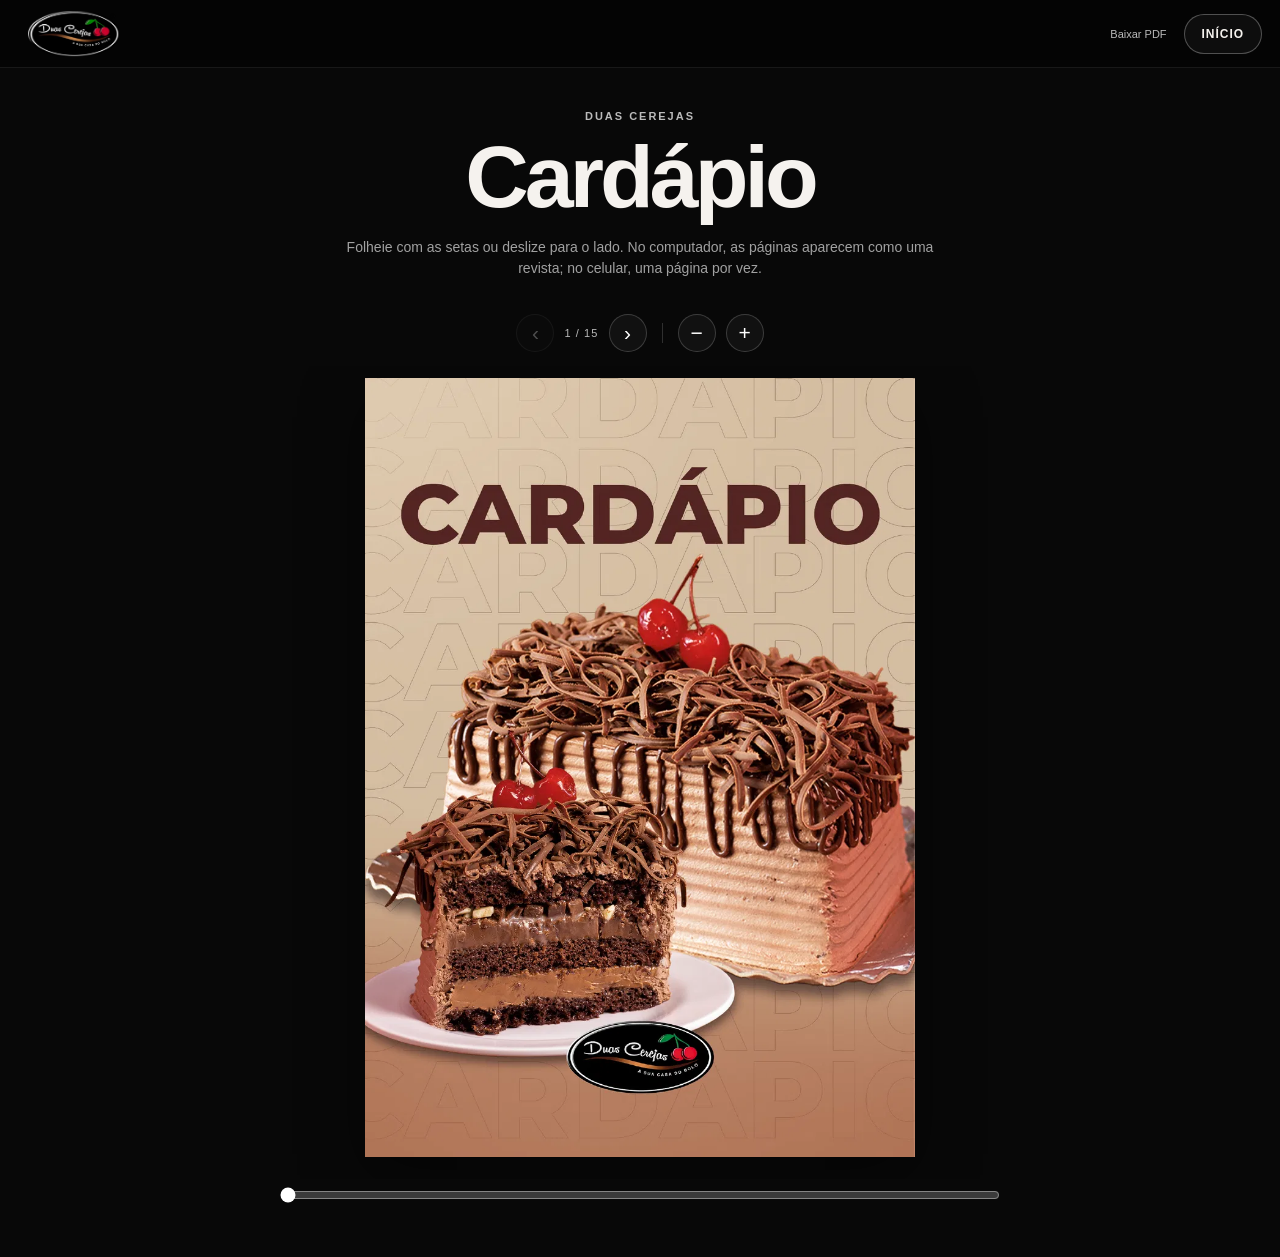
==== cardapio.html @ 12d37c5c "Base inicial do site Duas Cerejas" ====
<!doctype html>
<html lang="pt-BR" class="no-js">
<head>
  <meta charset="utf-8">
  <meta name="viewport" content="width=device-width,initial-scale=1,viewport-fit=cover">
  <meta name="theme-color" content="#050505">
  <meta name="color-scheme" content="dark">
  <meta name="description" content="Cardápio Duas Cerejas em formato leve e responsivo.">
  <title>Cardápio - Duas Cerejas</title>
  <link rel="stylesheet" href="assets/css/site.css">
  <link rel="stylesheet" href="assets/css/cardapio.css">
  <link rel="icon" type="image/webp" href="assets/img/logo/duas-cerejas-180.webp">
  <link rel="preload" as="image" href="assets/cardapio/paginas/pagina-01-900.webp" fetchpriority="high">
  <script>document.documentElement.className='js';</script>
</head>
<body class="cardapio-page">
  <header class="site-header card-header">
    <a class="brand" href="index.html" aria-label="Duas Cerejas - início">
      <img src="assets/img/logo/duas-cerejas-420.webp" width="420" height="209" alt="Duas Cerejas">
    </a>
    <div class="card-header-actions">
      <a class="download-link" href="assets/cardapio/cardapio-duas-cerejas.pdf" download>Baixar PDF</a>
      <a class="header-cta" href="index.html">Início</a>
    </div>
  </header>

  <main class="card-main">
    <div class="card-intro">
      <p class="eyebrow">Duas Cerejas</p>
      <h1>Cardápio</h1>
      <p>Folheie com as setas ou deslize para o lado. No computador, as páginas aparecem como uma revista; no celular, uma página por vez.</p>
    </div>

    <section class="book-shell" aria-label="Visualizador do cardápio">
      <div class="book-toolbar">
        <button id="book-prev" type="button" aria-label="Página anterior">‹</button>
        <span id="book-counter">1 / 15</span>
        <button id="book-next" type="button" aria-label="Próxima página">›</button>
        <span class="toolbar-sep" aria-hidden="true"></span>
        <button id="zoom-out" type="button" aria-label="Diminuir">−</button>
        <button id="zoom-in" type="button" aria-label="Ampliar">+</button>
      </div>
      <div class="book-viewport" id="book-viewport">
        <div class="book" id="book">
          <figure class="page-slot" id="page-left"><img alt="Página do cardápio" draggable="false" decoding="async"></figure>
          <figure class="page-slot" id="page-right"><img alt="Página do cardápio" draggable="false" decoding="async"></figure>
        </div>
      </div>
      <input class="page-range" id="page-range" type="range" min="1" max="15" value="1" step="1" aria-label="Ir para página">
    </section>
  </main>

  <script src="assets/js/conteudo.js"></script>
  <script src="assets/js/site.js"></script>
  <script src="assets/js/cardapio.js"></script>
</body>
</html>
---- assets/css/site.css ----
*{box-sizing:border-box}html{scroll-behavior:smooth;background:#050505;color:#fff}body{margin:0;background:#050505;color:#f5f2ee;font-family:-apple-system,BlinkMacSystemFont,"Segoe UI",Roboto,Helvetica,Arial,sans-serif;-webkit-font-smoothing:antialiased;overflow-x:hidden}a{color:inherit;text-decoration:none}button,input{font:inherit}.skip-link{position:fixed;left:12px;top:-60px;z-index:999;background:#fff;color:#000;padding:10px 14px;border-radius:8px}.skip-link:focus{top:12px}.site-header{position:fixed;z-index:100;inset:0 0 auto;height:68px;padding:8px max(18px,env(safe-area-inset-right)) 8px max(18px,env(safe-area-inset-left));display:flex;align-items:center;justify-content:space-between;background:rgba(5,5,5,.88);border-bottom:1px solid rgba(255,255,255,.08);contain:layout paint}.brand{display:flex;align-items:center;height:48px}.brand img{display:block;width:112px;height:auto;max-height:46px;object-fit:contain}.header-cta{display:inline-flex;align-items:center;gap:8px;min-height:40px;padding:0 17px;border:1px solid rgba(255,255,255,.28);border-radius:999px;background:rgba(255,255,255,.04);font-size:12px;font-weight:650;letter-spacing:.08em;text-transform:uppercase;transition:background .2s ease,border-color .2s ease}.header-cta:hover,.header-cta:focus-visible{background:#fff;color:#080808;border-color:#fff}.hero{position:relative;height:100vh;height:100svh;min-height:580px;overflow:hidden;background:#080808}.hero-media,.hero-shade,.hero-image{position:absolute;inset:0}.hero-media{overflow:hidden}.hero-image{width:100%;height:100%;object-fit:cover;object-position:50% 50%;opacity:0;transform:scale(1.03);transition:opacity .46s ease,transform 5.5s cubic-bezier(.2,.65,.25,1);will-change:opacity,transform}.hero-image.is-visible{opacity:1;transform:scale(1)}.hero-shade{background:linear-gradient(90deg,rgba(0,0,0,.74) 0%,rgba(0,0,0,.26) 52%,rgba(0,0,0,.12) 100%),linear-gradient(0deg,rgba(0,0,0,.62) 0%,transparent 45%,rgba(0,0,0,.22) 100%);pointer-events:none}.hero-copy{position:absolute;z-index:4;left:clamp(24px,6vw,94px);bottom:clamp(112px,16vh,170px);width:min(690px,78vw);text-shadow:0 3px 24px rgba(0,0,0,.35)}.eyebrow{margin:0 0 14px;font-size:11px;font-weight:680;letter-spacing:.18em;text-transform:uppercase;color:rgba(255,255,255,.72)}.hero-copy h1,.story-copy h2,.card-intro h1{margin:0;font-weight:560;letter-spacing:-.045em;line-height:.94}.hero-copy h1{font-size:clamp(56px,8.7vw,132px);max-width:11ch}.hero-subtitle{margin:22px 0 0;max-width:470px;font-size:clamp(15px,1.45vw,22px);line-height:1.5;color:rgba(255,255,255,.76)}.hero-controls{position:absolute;z-index:6;right:clamp(20px,4vw,68px);bottom:42px;display:flex;align-items:center;gap:13px}.hero-arrow{width:36px;height:36px;border:1px solid rgba(255,255,255,.28);border-radius:50%;background:rgba(0,0,0,.28);color:#fff;font-size:24px;line-height:1;cursor:pointer}.hero-dots{display:flex;gap:7px}.hero-dot{width:24px;height:2px;padding:0;border:0;background:rgba(255,255,255,.3);cursor:pointer;transition:background .2s,width .2s}.hero-dot.is-active{width:38px;background:#fff}.scroll-cue{position:absolute;z-index:5;left:clamp(24px,6vw,94px);bottom:38px;display:flex;align-items:center;gap:12px;font-size:10px;letter-spacing:.13em;text-transform:uppercase;color:rgba(255,255,255,.66)}.scroll-cue i{display:block;width:42px;height:1px;background:rgba(255,255,255,.35);position:relative;overflow:hidden}.scroll-cue i:after{content:"";position:absolute;inset:0;background:#fff;transform:translateX(-100%);animation:cue 2s ease-in-out infinite}@keyframes cue{0%,20%{transform:translateX(-100%)}70%,100%{transform:translateX(100%)}}.welcome{position:relative;min-height:96vh;min-height:96svh;display:grid;place-items:center;overflow:hidden;padding:96px 24px 72px;background:#050505;isolation:isolate}.welcome:before{content:"";position:absolute;z-index:-2;width:min(92vw,980px);aspect-ratio:1;left:50%;top:48%;transform:translate(-50%,-50%);background:radial-gradient(circle,rgba(136,31,52,.18) 0%,rgba(72,17,30,.08) 34%,transparent 69%);pointer-events:none}.welcome:after{content:"";position:absolute;z-index:-1;inset:0;background:linear-gradient(180deg,#050505 0%,transparent 24%,transparent 74%,#050505 100%);pointer-events:none}.welcome-inner{text-align:center;width:min(1080px,92vw)}.welcome-kicker,.welcome-title span,.welcome-title strong,.welcome-rule,.welcome-text,.welcome-cue{opacity:0;will-change:opacity,transform}.welcome-kicker{margin:0 0 24px;font-size:10px;font-weight:700;letter-spacing:.22em;text-transform:uppercase;color:rgba(255,255,255,.55);transform:translate3d(0,12px,0);transition:opacity .55s ease .04s,transform .55s ease .04s}.welcome-title{margin:0;display:flex;flex-direction:column;align-items:center;font-weight:520;letter-spacing:-.055em;line-height:.92}.welcome-title span,.welcome-title strong{display:block;transform:translate3d(0,28px,0) scale(.985)}.welcome-title span{font-size:clamp(48px,8.6vw,128px);color:rgba(255,255,255,.74);font-weight:430;transition:opacity .7s ease .13s,transform .75s cubic-bezier(.2,.7,.2,1) .13s}.welcome-title strong{margin-top:.08em;font-size:clamp(58px,10.4vw,154px);font-weight:600;color:#fff;transition:opacity .78s ease .24s,transform .82s cubic-bezier(.2,.7,.2,1) .24s}.welcome-rule{position:relative;width:min(230px,42vw);height:1px;margin:34px auto 0;background:rgba(255,255,255,.16);transform:scaleX(.25);transition:opacity .55s ease .5s,transform .8s ease .5s}.welcome-rule i{position:absolute;left:50%;top:50%;width:7px;height:7px;border-radius:50%;background:#9d263d;transform:translate(-50%,-50%);box-shadow:0 0 28px rgba(157,38,61,.6)}.welcome-text{margin:24px auto 0;font-size:clamp(14px,1.25vw,19px);color:rgba(255,255,255,.58);transform:translate3d(0,12px,0);transition:opacity .55s ease .62s,transform .55s ease .62s}.welcome-cue{position:absolute;left:50%;bottom:34px;display:flex;align-items:center;gap:12px;transform:translate3d(-50%,10px,0);font-size:9px;letter-spacing:.16em;text-transform:uppercase;color:rgba(255,255,255,.52);transition:opacity .55s ease .72s,transform .55s ease .72s}.welcome-cue>i{display:block;width:40px;height:1px;background:rgba(255,255,255,.28);position:relative;overflow:hidden}.welcome-cue>i:after{content:"";position:absolute;inset:0;background:#fff;transform:translateX(-100%);animation:cue 2s ease-in-out infinite}.welcome.is-active .welcome-kicker,.welcome.is-active .welcome-title span,.welcome.is-active .welcome-title strong,.welcome.is-active .welcome-rule,.welcome.is-active .welcome-text{opacity:1;transform:none}.welcome.is-active .welcome-cue{opacity:1;transform:translate3d(-50%,0,0)}
.story{position:relative;height:664vh;height:664svh;background:#050505}.story-stage{position:sticky;top:0;height:100vh;height:100svh;min-height:560px;overflow:hidden;background:#050505}.story-media,.story-shade,.story-image{position:absolute;inset:0}.story-media{overflow:hidden}.story-image{width:100%;height:100%;object-fit:cover;object-position:50% 50%;opacity:0;will-change:transform,opacity;transform:translate3d(0,0,0) scale(1.015)}.story-image.fit-contain{object-fit:contain;padding:clamp(72px,8vw,130px);background:#080808}.story-shade{z-index:2;background:linear-gradient(90deg,rgba(0,0,0,.75),rgba(0,0,0,.18) 64%,rgba(0,0,0,.38)),linear-gradient(0deg,rgba(0,0,0,.65),transparent 48%,rgba(0,0,0,.18));pointer-events:none}.story-copy{position:absolute;z-index:5;left:clamp(24px,6vw,94px);bottom:clamp(82px,13vh,142px);width:min(720px,80vw);will-change:opacity,transform}.story-kicker{display:flex;align-items:center;gap:12px;margin:0 0 18px;font-size:10px;font-weight:700;letter-spacing:.16em;text-transform:uppercase;color:rgba(255,255,255,.66)}.story-line{display:block;width:34px;height:1px;background:rgba(255,255,255,.4)}.story-copy h2{font-size:clamp(55px,9vw,136px);max-width:9ch}.story-copy>p:last-child{margin:20px 0 0;max-width:500px;font-size:clamp(15px,1.4vw,21px);line-height:1.5;color:rgba(255,255,255,.7)}.story-progress{position:absolute;z-index:8;right:clamp(22px,4vw,66px);bottom:42px;display:flex;align-items:center;gap:14px;color:rgba(255,255,255,.62);font-size:9px;letter-spacing:.12em}.story-progress i{display:block;width:92px;height:2px;background:rgba(255,255,255,.2);overflow:hidden}.story-progress b{display:block;width:100%;height:100%;background:#fff;transform:scaleX(0);transform-origin:left center;will-change:transform}.brand-finale{position:absolute;z-index:10;inset:0;display:flex;flex-direction:column;align-items:center;justify-content:center;text-align:center;padding:88px 22px 54px;opacity:0;pointer-events:none;transform:scale(.96);will-change:opacity,transform;background:radial-gradient(circle at 50% 43%,rgba(120,32,46,.14),transparent 37%)}.brand-finale img{display:block;width:min(68vw,760px);height:auto}.brand-finale p{margin:28px 0 0;font-size:clamp(14px,1.4vw,20px);color:rgba(255,255,255,.62)}.brand-finale a{margin-top:30px;padding:13px 22px;border:1px solid rgba(255,255,255,.26);border-radius:999px;font-size:11px;letter-spacing:.11em;text-transform:uppercase}.brand-finale.is-interactive{pointer-events:auto}.noscript{min-height:100svh;padding:100px 24px;display:flex;flex-direction:column;gap:22px;align-items:center;justify-content:center;text-align:center}.noscript img{width:min(80vw,500px)}.noscript a{border:1px solid #fff;border-radius:99px;padding:12px 20px}@media(max-width:760px){.welcome{min-height:92vh;min-height:92svh;padding:84px 18px 66px}.welcome-title span{font-size:clamp(44px,13vw,68px)}.welcome-title strong{font-size:clamp(46px,14vw,72px)}.welcome-text{font-size:14px}.welcome-cue{bottom:26px}.site-header{height:62px;padding-inline:14px}.brand{height:44px}.brand img{width:98px;max-height:42px}.header-cta{min-height:37px;padding-inline:14px;font-size:10px}.hero{min-height:520px}.hero-shade{background:linear-gradient(0deg,rgba(0,0,0,.78) 0%,rgba(0,0,0,.2) 65%,rgba(0,0,0,.25) 100%)}.hero-copy{left:22px;right:22px;bottom:126px;width:auto}.hero-copy h1{font-size:clamp(50px,15vw,76px)}.hero-subtitle{font-size:14px;max-width:88%}.hero-controls{right:18px;bottom:30px}.scroll-cue{left:22px;bottom:31px}.scroll-cue span{display:none}.story{height:640vh;height:640svh}.story-shade{background:linear-gradient(0deg,rgba(0,0,0,.8),rgba(0,0,0,.13) 66%,rgba(0,0,0,.22))}.story-copy{left:22px;right:22px;bottom:100px;width:auto}.story-copy h2{font-size:clamp(52px,16vw,82px);max-width:8ch}.story-copy>p:last-child{font-size:14px;max-width:86%}.story-image.fit-contain{padding:90px 24px 160px}.story-progress{right:18px;bottom:34px}.brand-finale img{width:min(88vw,620px)}.brand-finale p{font-size:14px;max-width:320px}.hero-arrow{width:34px;height:34px}}@media(max-width:420px){.hero-dots{gap:5px}.hero-dot{width:17px}.hero-dot.is-active{width:27px}.hero-controls{gap:9px}.story-progress i{width:58px}}@media(orientation:landscape) and (max-height:560px){.site-header{height:54px}.brand img{width:92px}.hero,.story-stage{min-height:360px}.hero-copy{bottom:58px}.hero-copy h1{font-size:13vh}.hero-subtitle{margin-top:10px;font-size:11px}.hero-controls{bottom:13px}.scroll-cue{bottom:16px}.story-copy{bottom:45px}.story-copy h2{font-size:14vh}.story-copy>p:last-child{margin-top:10px;font-size:11px}.story-progress{bottom:15px}.story-image.fit-contain{padding:50px 120px}.brand-finale{padding-top:55px}.brand-finale img{width:min(48vw,420px)}.brand-finale p{margin-top:12px}.brand-finale a{margin-top:12px}}@media(prefers-reduced-motion:reduce){html{scroll-behavior:auto}.welcome-kicker,.welcome-title span,.welcome-title strong,.welcome-rule,.welcome-text,.welcome-cue{opacity:1;transform:none;transition:none}.hero-image,.header-cta{transition:none}.scroll-cue i:after{animation:none}.story-image,.story-copy,.brand-finale{will-change:auto}}html.no-js .hero-controls,html.no-js .scroll-cue,html.no-js .story{display:none}

/* V1.4 - um unico palco sticky do Hero ao logo final */
.hero-exit-curtain{position:absolute;inset:0;z-index:20;background:#050505;opacity:var(--hero-exit,0);pointer-events:none;will-change:opacity}
.cinematic{position:relative;z-index:2;height:610vh;height:610svh;background:#050505}
.cinematic-stage{position:sticky;top:0;height:100vh;height:100svh;min-height:560px;overflow:hidden;background:#050505;isolation:isolate}
.cinematic .hero-layer{position:absolute;inset:0;z-index:1;width:100%;height:100%;min-height:0;overflow:hidden;background:#080808}
.cinematic .hero-copy,.cinematic .hero-controls,.cinematic .scroll-cue{will-change:opacity,transform}
.story-layer{position:absolute;inset:0;z-index:3;width:100%;height:100%;overflow:hidden;background:#050505;opacity:0;pointer-events:none;will-change:opacity}
.cinematic .welcome-layer{position:absolute;inset:0;z-index:4;width:100%;height:100%;min-height:0;margin:0;padding:96px 24px 72px;background:transparent;opacity:0;pointer-events:none;transform:translate3d(0,14px,0) scale(.985);will-change:opacity,transform;isolation:auto}
.cinematic .welcome-layer:before{z-index:-1}
.cinematic .welcome-layer:after{display:none}
.cinematic .welcome-layer .welcome-kicker,.cinematic .welcome-layer .welcome-title span,.cinematic .welcome-layer .welcome-title strong,.cinematic .welcome-layer .welcome-rule,.cinematic .welcome-layer .welcome-text,.cinematic .welcome-layer .welcome-cue{opacity:1;transform:none;transition:none}
.cinematic .welcome-layer .welcome-cue{transform:translate3d(-50%,0,0)}
.cinematic-anchor{position:absolute;left:0;width:1px;height:1px;pointer-events:none;scroll-margin-top:0}
.welcome-anchor{top:17vh;top:17svh}.story-anchor{top:54vh;top:54svh}
@media(max-width:760px){.cinematic-stage{min-height:520px}.cinematic .welcome-layer{padding:84px 18px 66px}.story-image.fit-contain{padding:90px 24px 160px}}
@media(orientation:landscape) and (max-height:560px){.cinematic-stage{min-height:360px}.cinematic .welcome-layer{padding-top:55px}.story-image.fit-contain{padding:50px 120px}}
@media(prefers-reduced-motion:reduce){.hero-exit-curtain,.cinematic .hero-copy,.cinematic .hero-controls,.cinematic .scroll-cue,.story-layer,.cinematic .welcome-layer{will-change:auto}.cinematic .welcome-layer{transform:none}}
html.no-js .story-layer,html.no-js .welcome-layer{display:none}


.story-sweets-gallery{position:absolute;inset:0;z-index:4;display:flex;align-items:center;justify-content:center;padding:clamp(88px,11vh,124px) clamp(22px,4vw,56px) clamp(156px,18vh,210px);opacity:0;pointer-events:none;background:radial-gradient(circle at 50% 32%,rgba(136,31,52,.16),transparent 38%),linear-gradient(180deg,rgba(5,5,5,.985) 0%,rgba(3,3,3,.995) 100%);will-change:opacity}
.story-sweets-gallery.is-active{opacity:1}
.story-sweets-rail{display:grid;grid-template-columns:repeat(3,minmax(0,1fr));gap:clamp(10px,1.8vw,24px);align-items:end;width:min(1120px,84vw)}
.story-sweet-card{margin:0;aspect-ratio:4/5;border-radius:clamp(18px,2vw,28px);overflow:hidden;background:#121212;box-shadow:0 18px 40px rgba(0,0,0,.42),0 0 0 1px rgba(255,255,255,.05) inset;opacity:0;transform:translate3d(0,54px,0) scale(.94);will-change:opacity,transform}
.story-sweet-card img{display:block;width:100%;height:100%;object-fit:cover;object-position:50% 52%;filter:saturate(1.02) contrast(1.01)}
@media(max-width:760px){.story-sweets-gallery{padding:84px 14px 170px}.story-sweets-rail{width:min(96vw,560px);gap:8px}.story-sweet-card{border-radius:16px}}
@media(orientation:landscape) and (max-height:560px){.story-sweets-gallery{padding:52px 110px 92px}.story-sweets-rail{width:min(76vw,900px)}}
@media(prefers-reduced-motion:reduce){.story-sweets-gallery,.story-sweet-card{transition:none;will-change:auto}}
---- assets/css/cardapio.css ----
.cardapio-page{min-height:100svh;background:#080808}.card-header-actions{display:flex;align-items:center;gap:9px}.download-link{font-size:11px;color:rgba(255,255,255,.72);padding:10px 8px}.card-main{padding:110px 24px 54px;max-width:1540px;margin:auto}.card-intro{max-width:760px;margin:0 auto 34px;text-align:center}.card-intro h1{font-size:clamp(48px,7vw,88px)}.card-intro>p:last-child{margin:18px auto 0;max-width:620px;color:rgba(255,255,255,.62);font-size:14px;line-height:1.55}.book-shell{width:100%;max-width:1280px;margin:auto}.book-toolbar{display:flex;justify-content:center;align-items:center;gap:10px;margin-bottom:14px;color:rgba(255,255,255,.72)}.book-toolbar button{width:38px;height:38px;border:1px solid rgba(255,255,255,.18);border-radius:50%;background:rgba(255,255,255,.04);color:#fff;cursor:pointer;font-size:21px}.book-toolbar button:disabled{opacity:.28;cursor:default}.book-toolbar span{font-size:11px;letter-spacing:.1em}.toolbar-sep{display:block;width:1px;height:20px;background:rgba(255,255,255,.16);margin-inline:5px}.book-viewport{width:100%;min-height:420px;overflow:auto;overscroll-behavior:contain;padding:12px 4px 22px;touch-action:pan-y pinch-zoom}.book{--book-scale:1;display:flex;align-items:flex-start;justify-content:center;gap:4px;transform:scale(var(--book-scale));transform-origin:top center;transition:opacity .16s ease,transform .16s ease}.book.is-changing{opacity:.35}.page-slot{margin:0;flex:0 1 min(43vw,570px);max-width:570px;background:#e7ded1;box-shadow:0 18px 60px rgba(0,0,0,.45);overflow:hidden}.page-slot[hidden]{display:none}.page-slot img{display:block;width:100%;height:auto;user-select:none;-webkit-user-drag:none}.page-range{display:block;width:min(720px,88%);margin:8px auto 0;accent-color:#fff}.cardapio-page .site-header{background:rgba(5,5,5,.96)}@media(max-width:899px){.card-main{padding:92px 12px 36px}.card-intro{margin-bottom:22px;padding-inline:12px}.card-intro h1{font-size:52px}.card-intro>p:last-child{font-size:13px}.book-viewport{min-height:0;padding:8px 2px 18px}.book{gap:0}.page-slot{flex-basis:min(92vw,640px);max-width:min(92vw,640px)}.download-link{display:none}}@media(max-width:430px){.card-main{padding-top:82px}.card-intro .eyebrow{margin-bottom:9px}.card-intro h1{font-size:46px}.book-toolbar{gap:7px}.book-toolbar button{width:34px;height:34px}.toolbar-sep{margin-inline:1px}.page-range{width:92%}}@media(prefers-reduced-motion:reduce){.book{transition:none}}
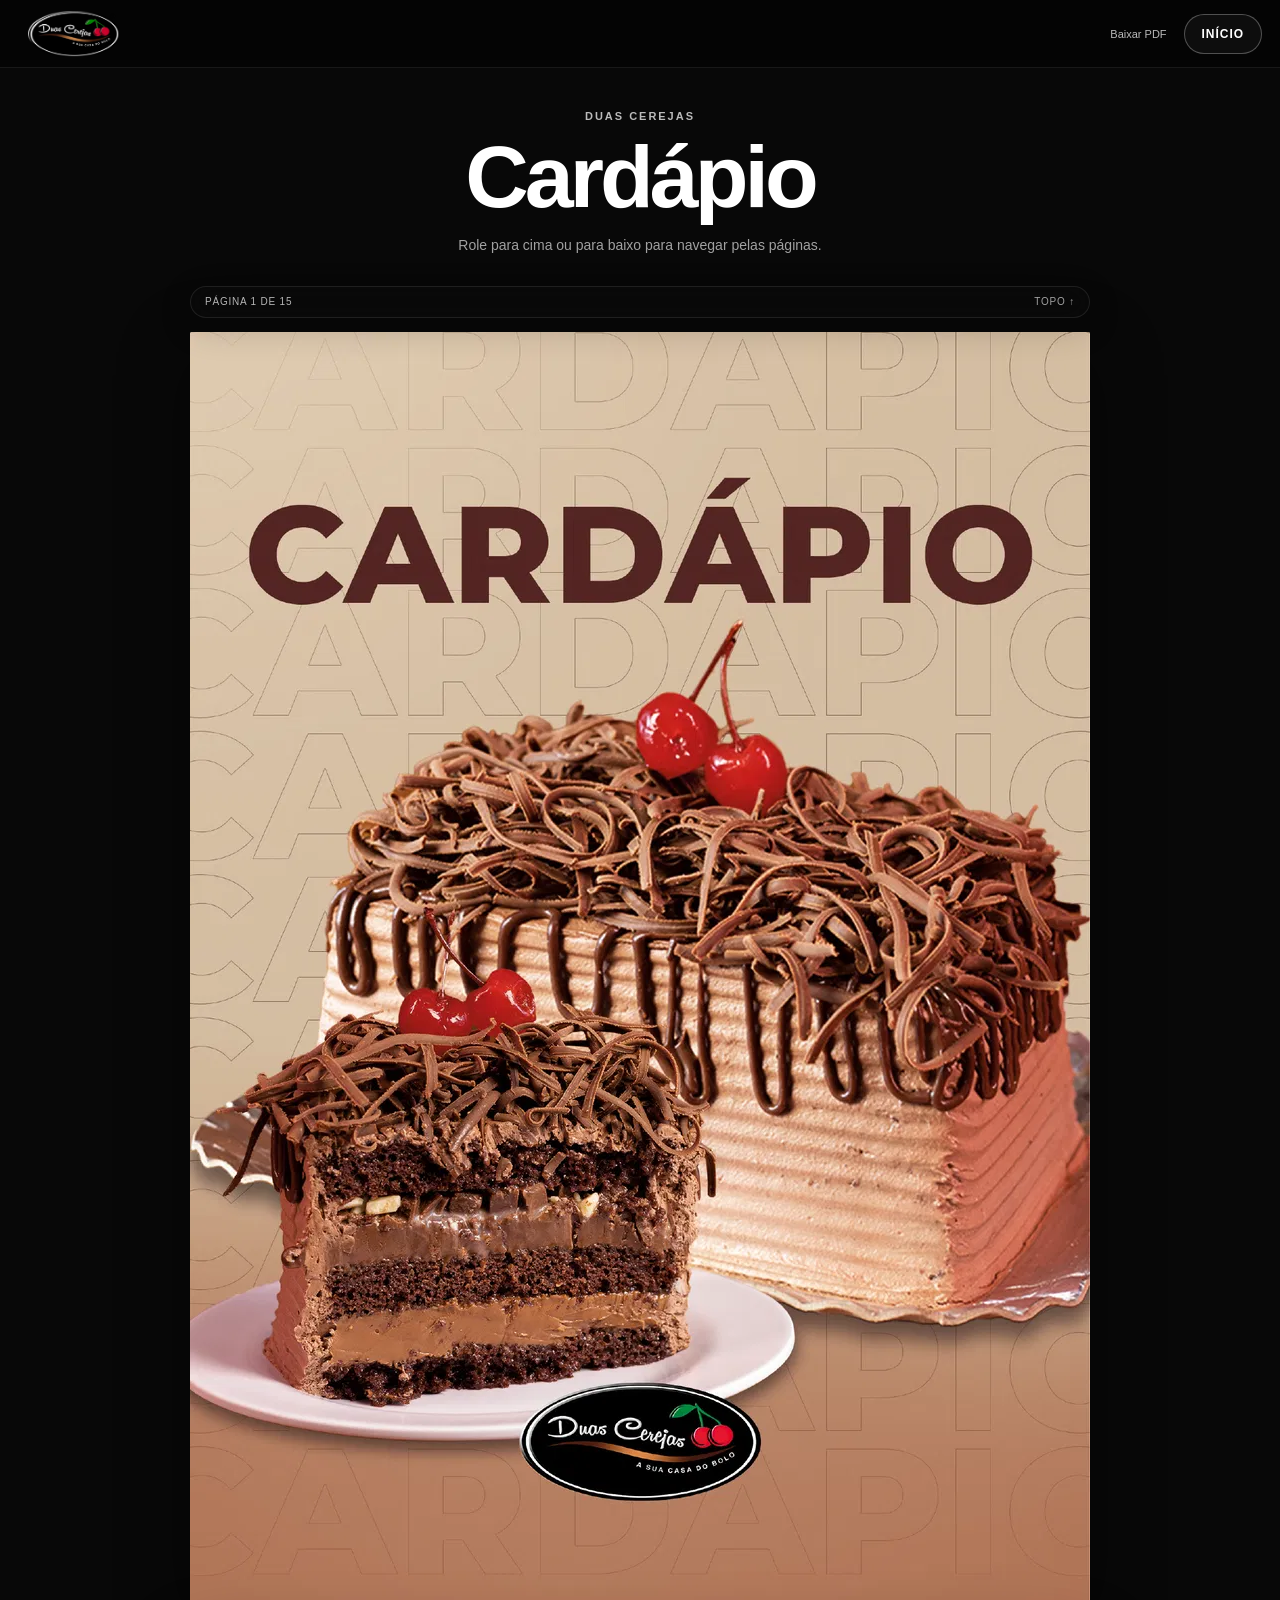
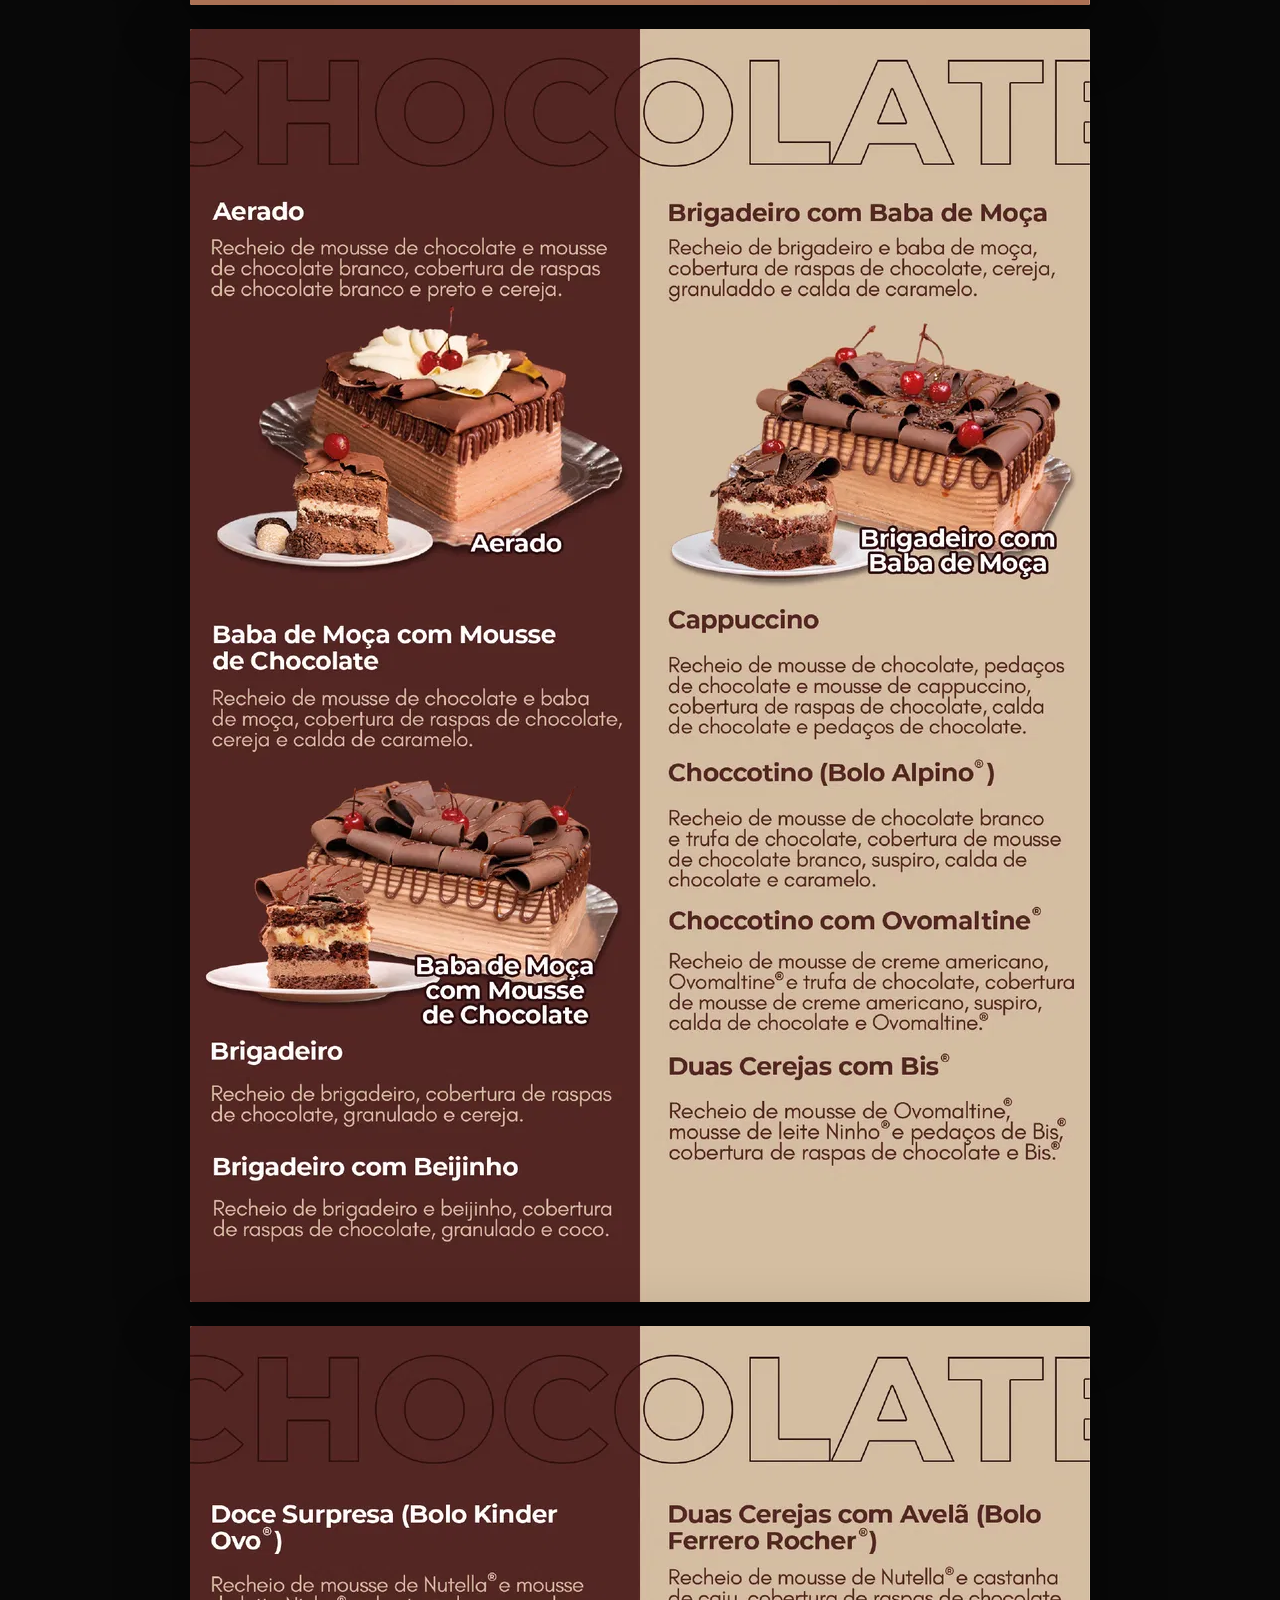
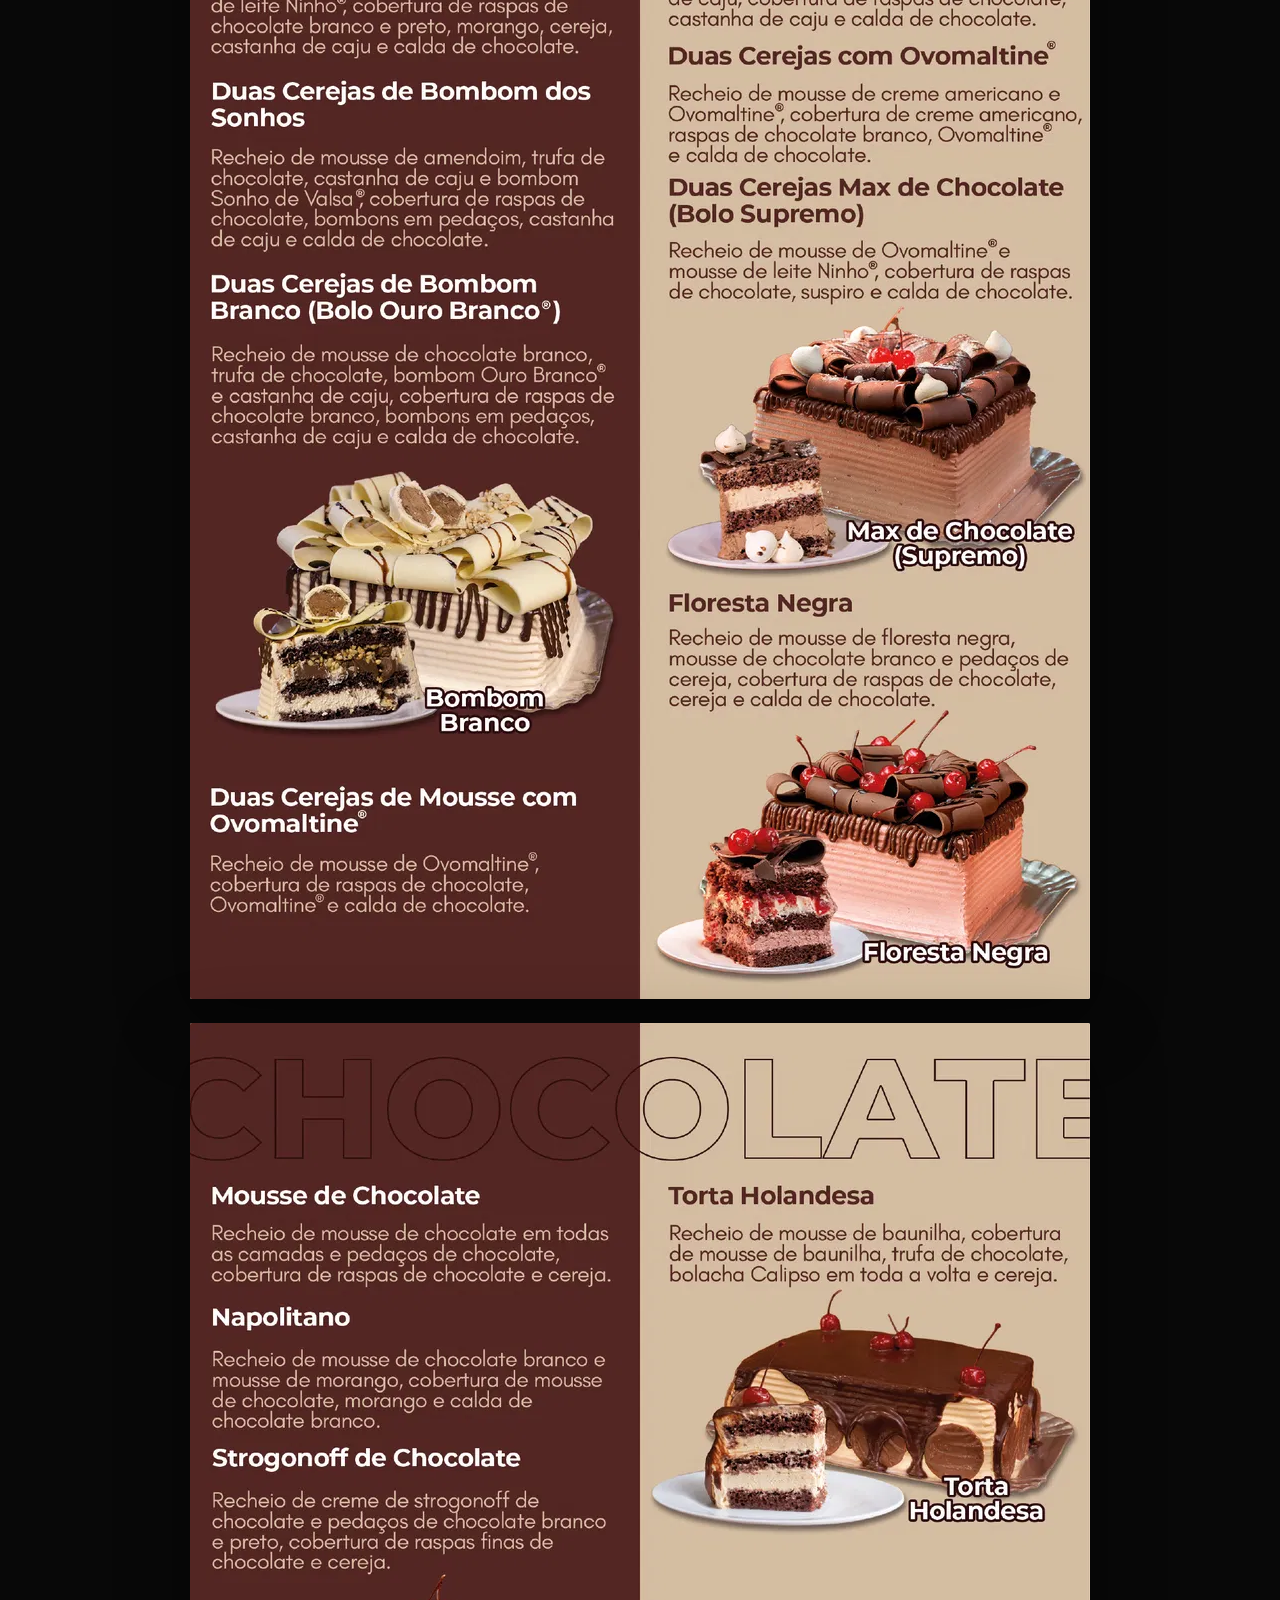
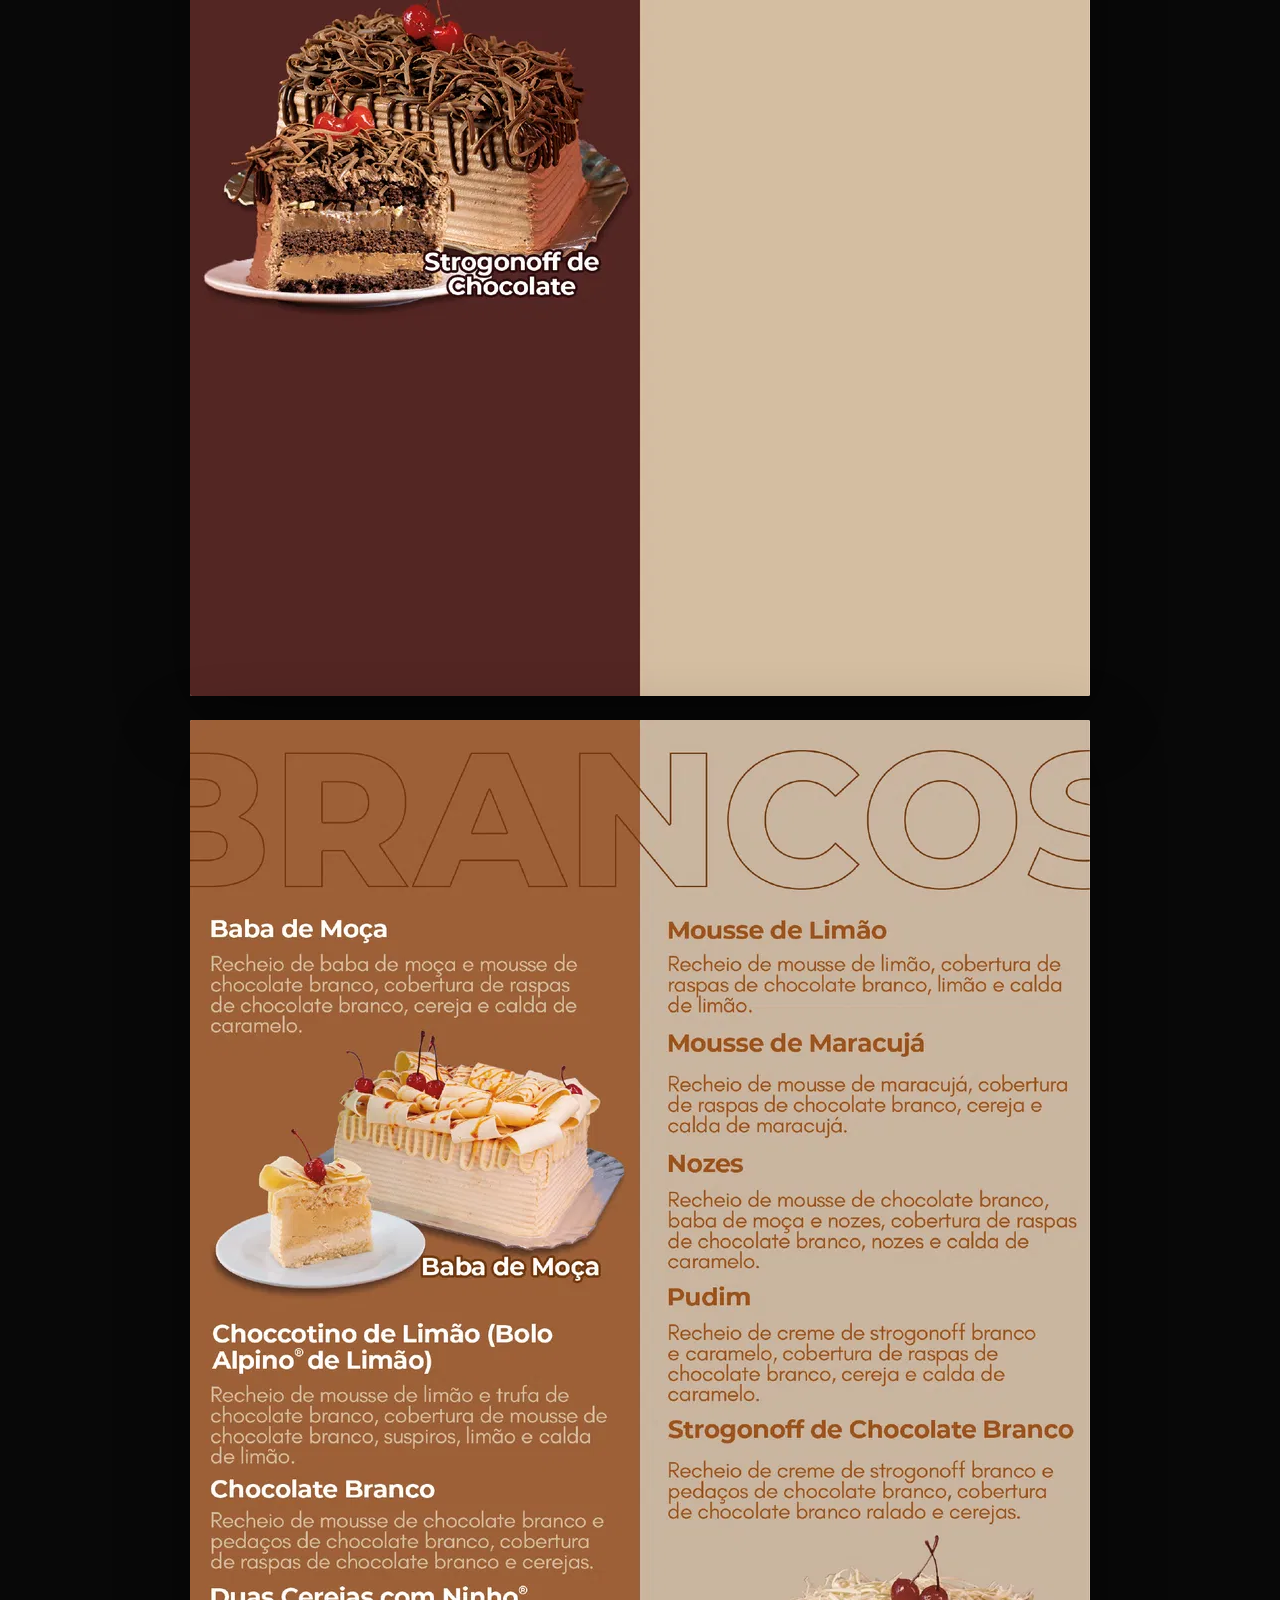
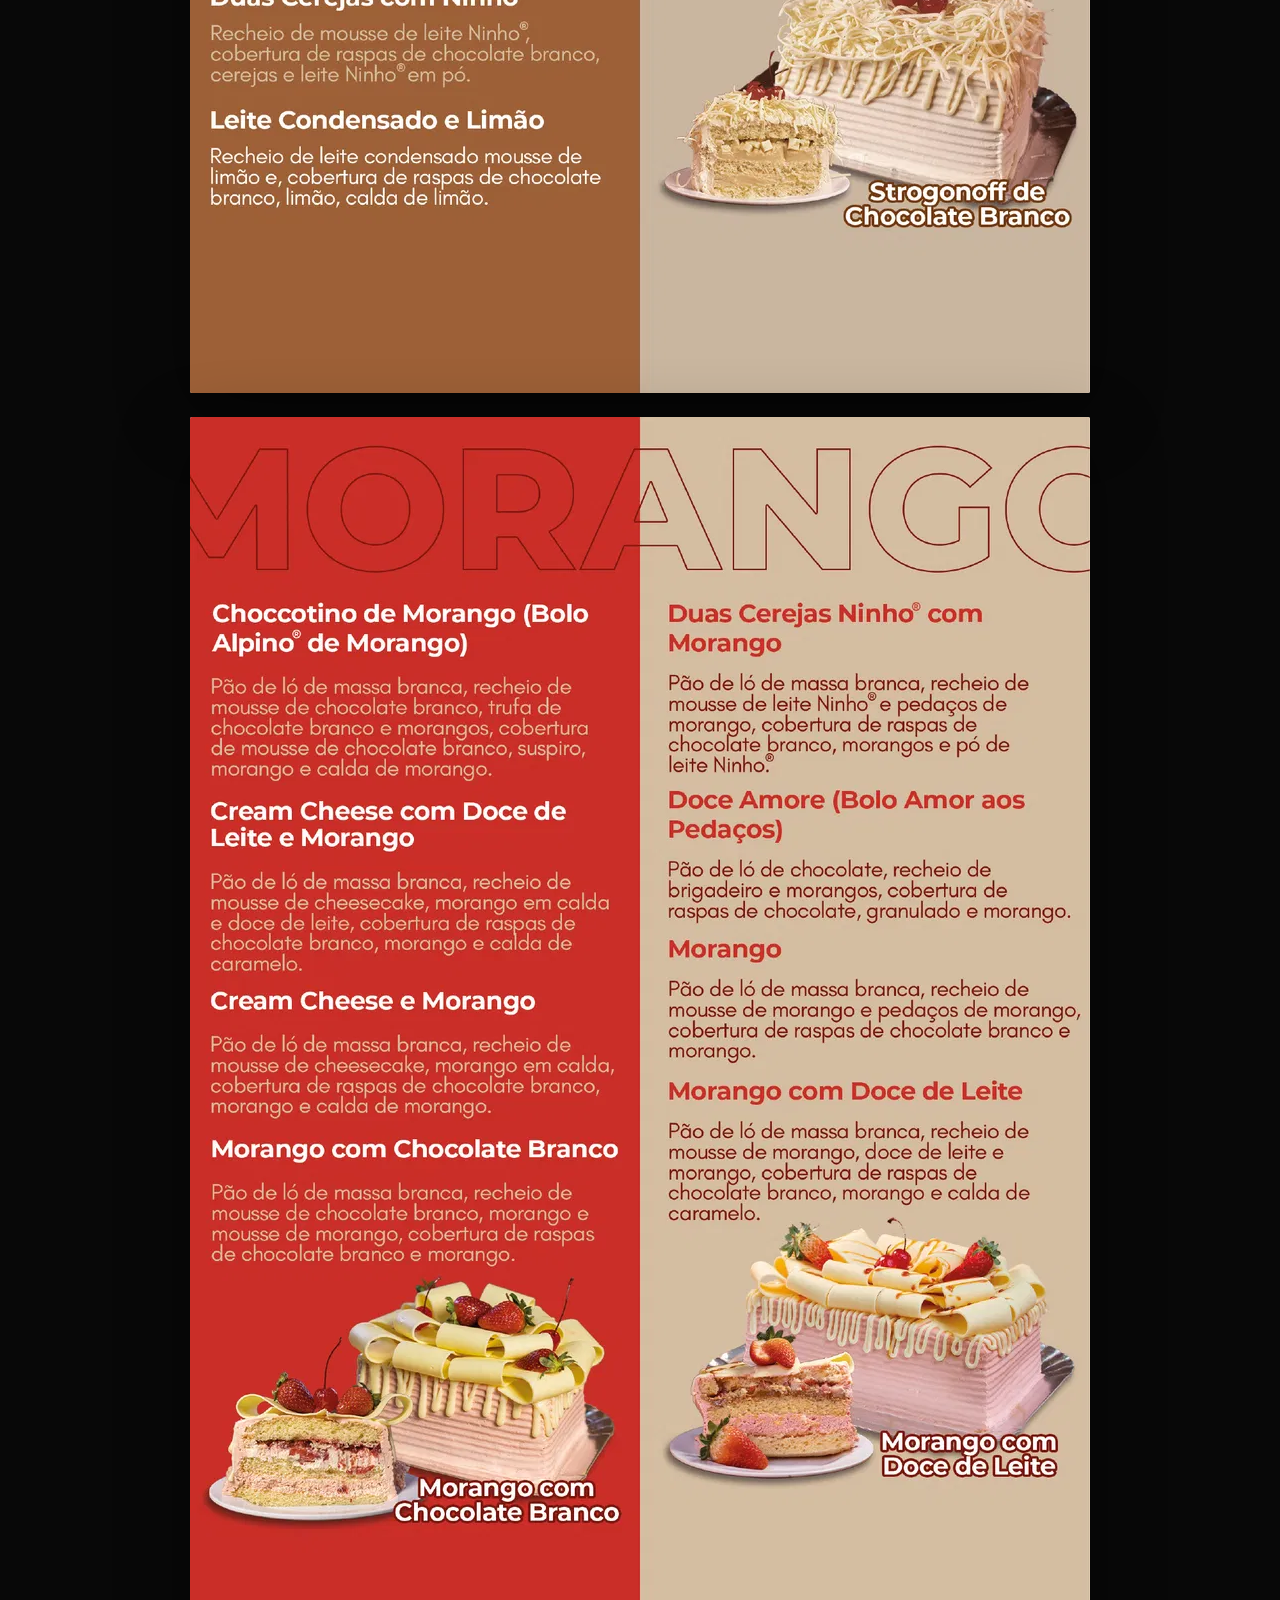
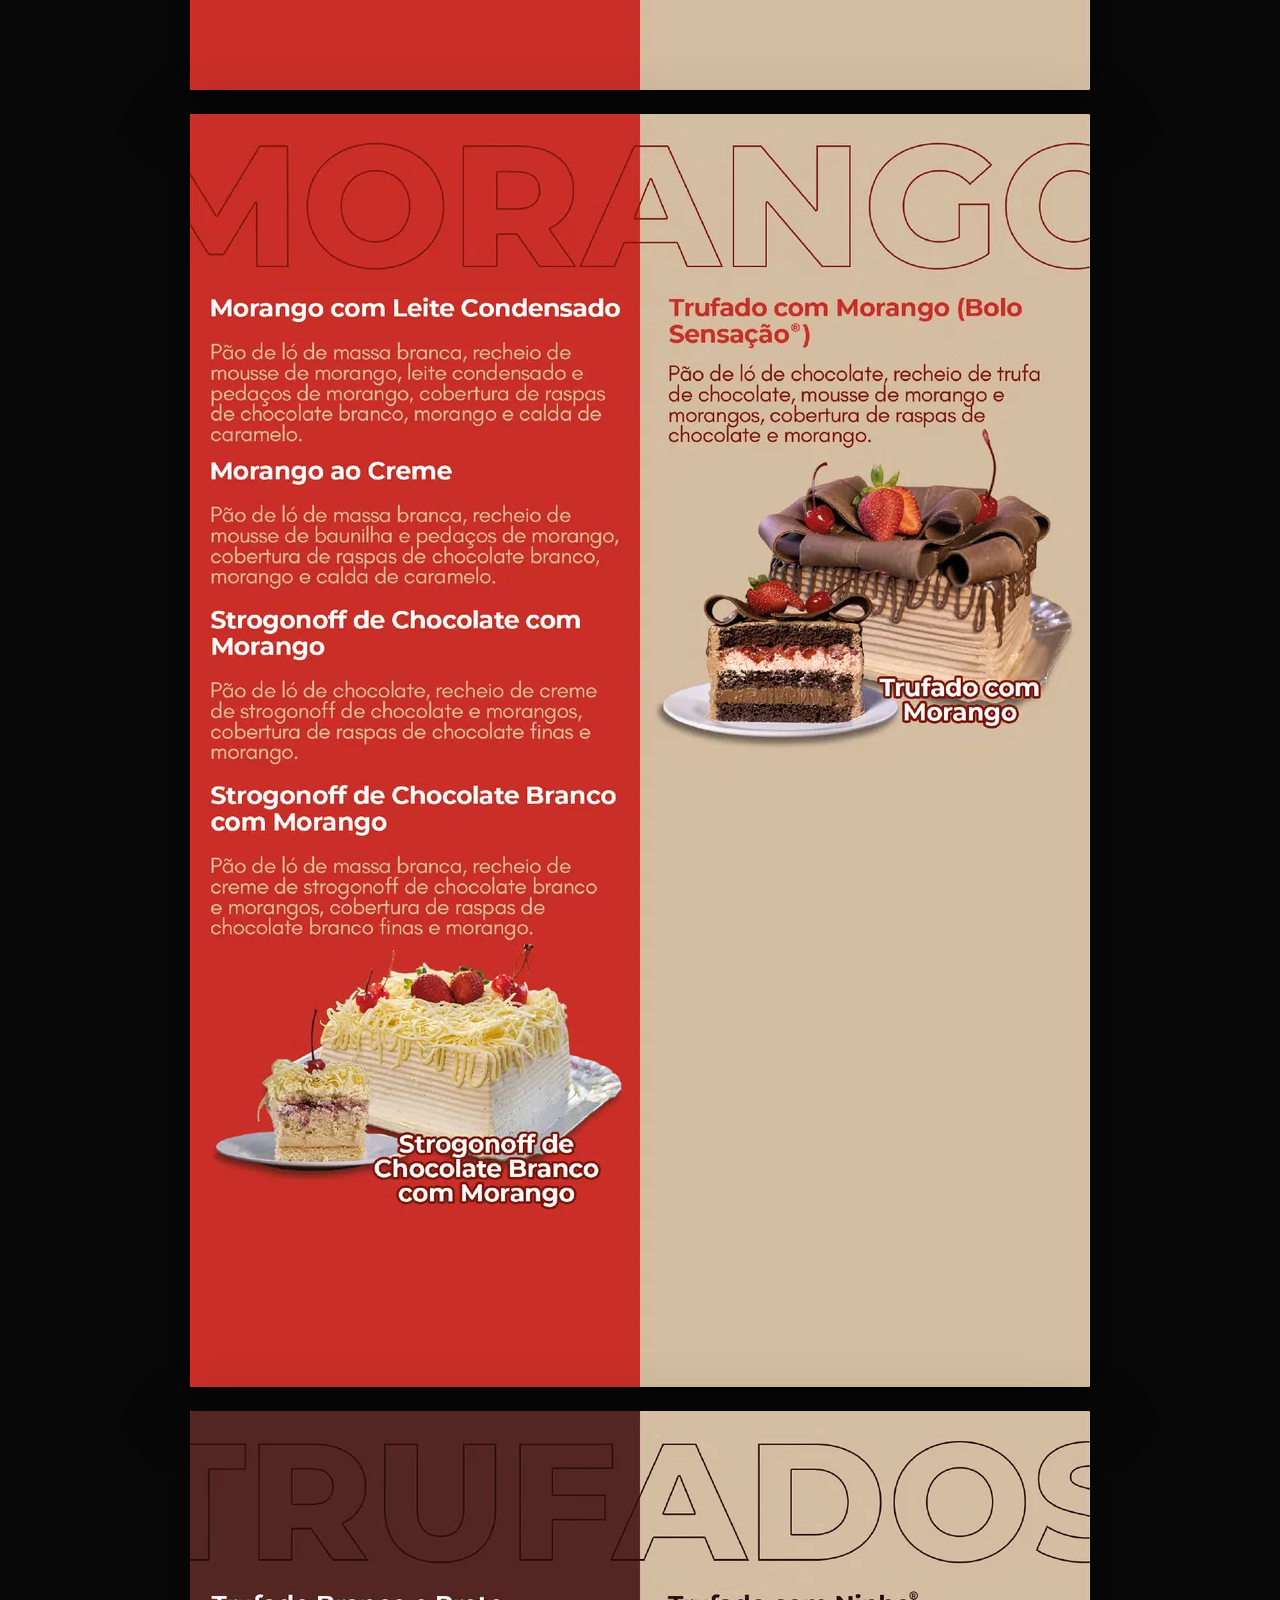
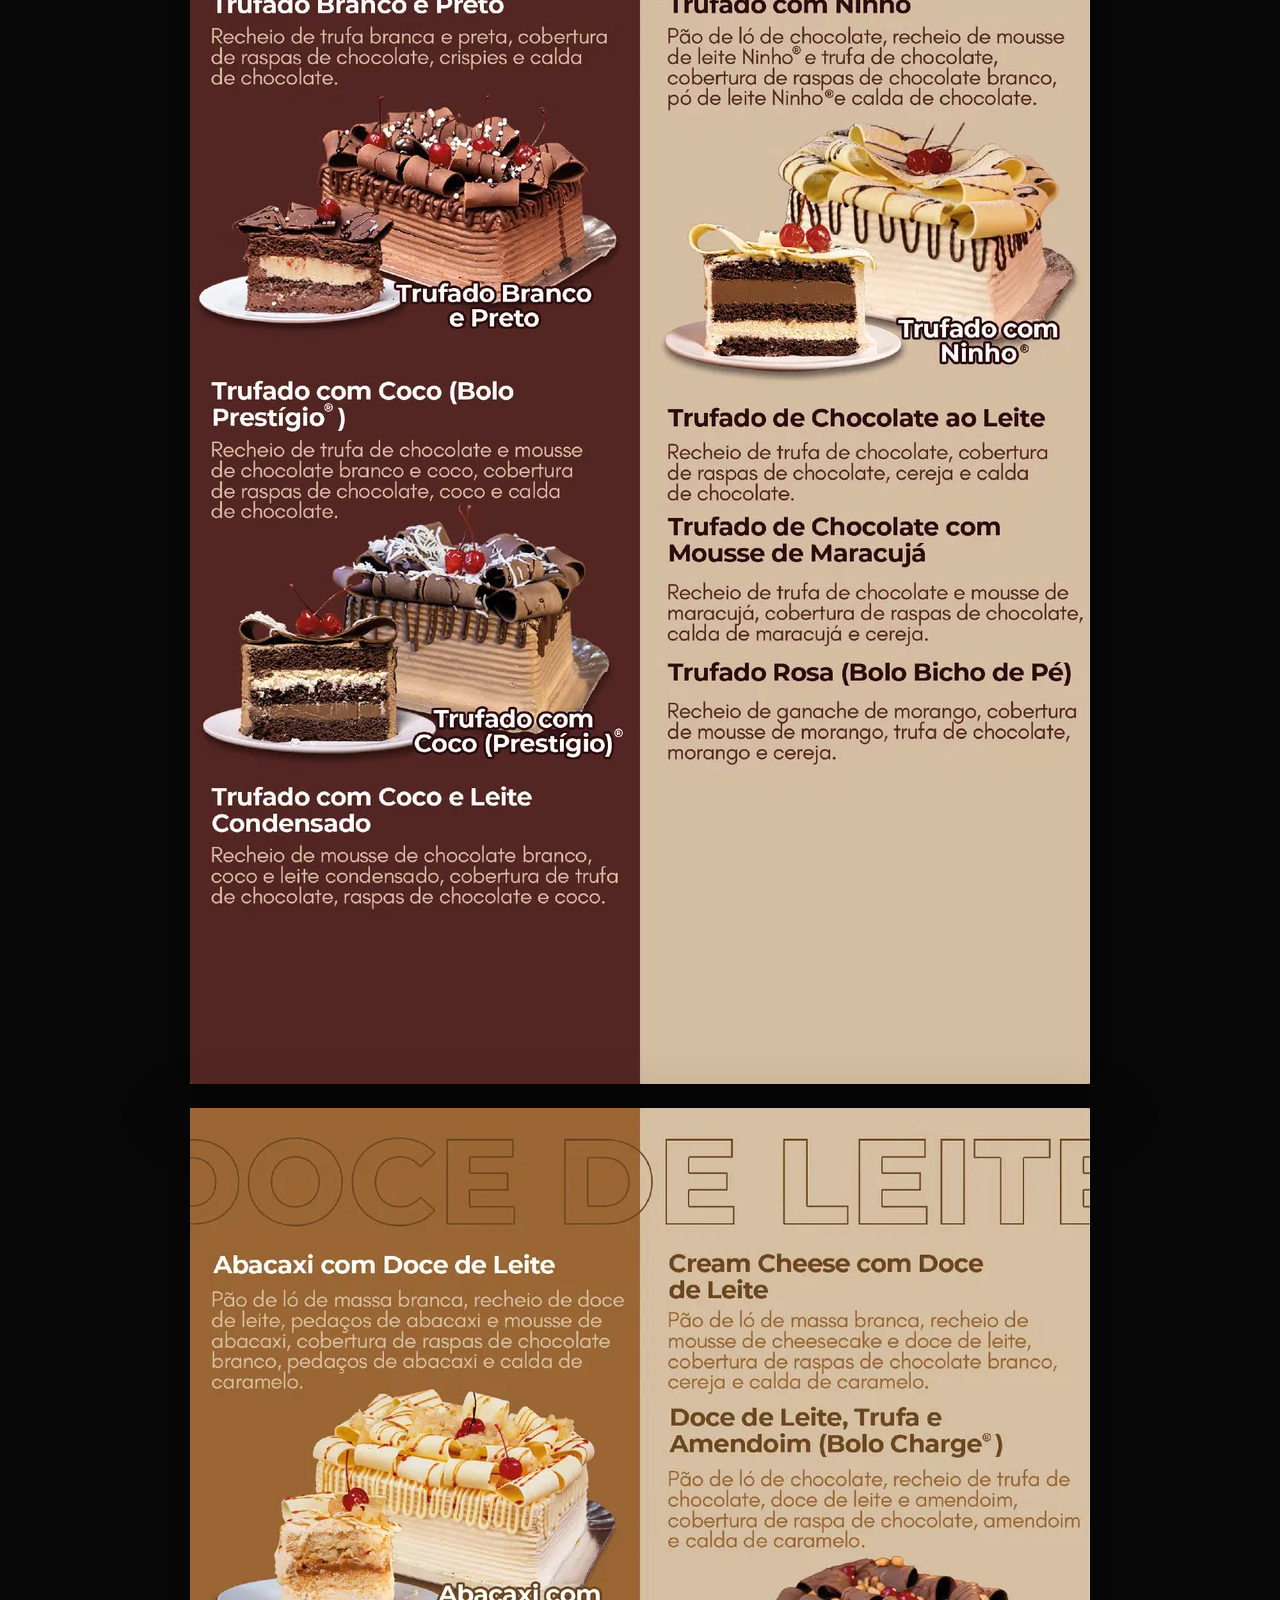
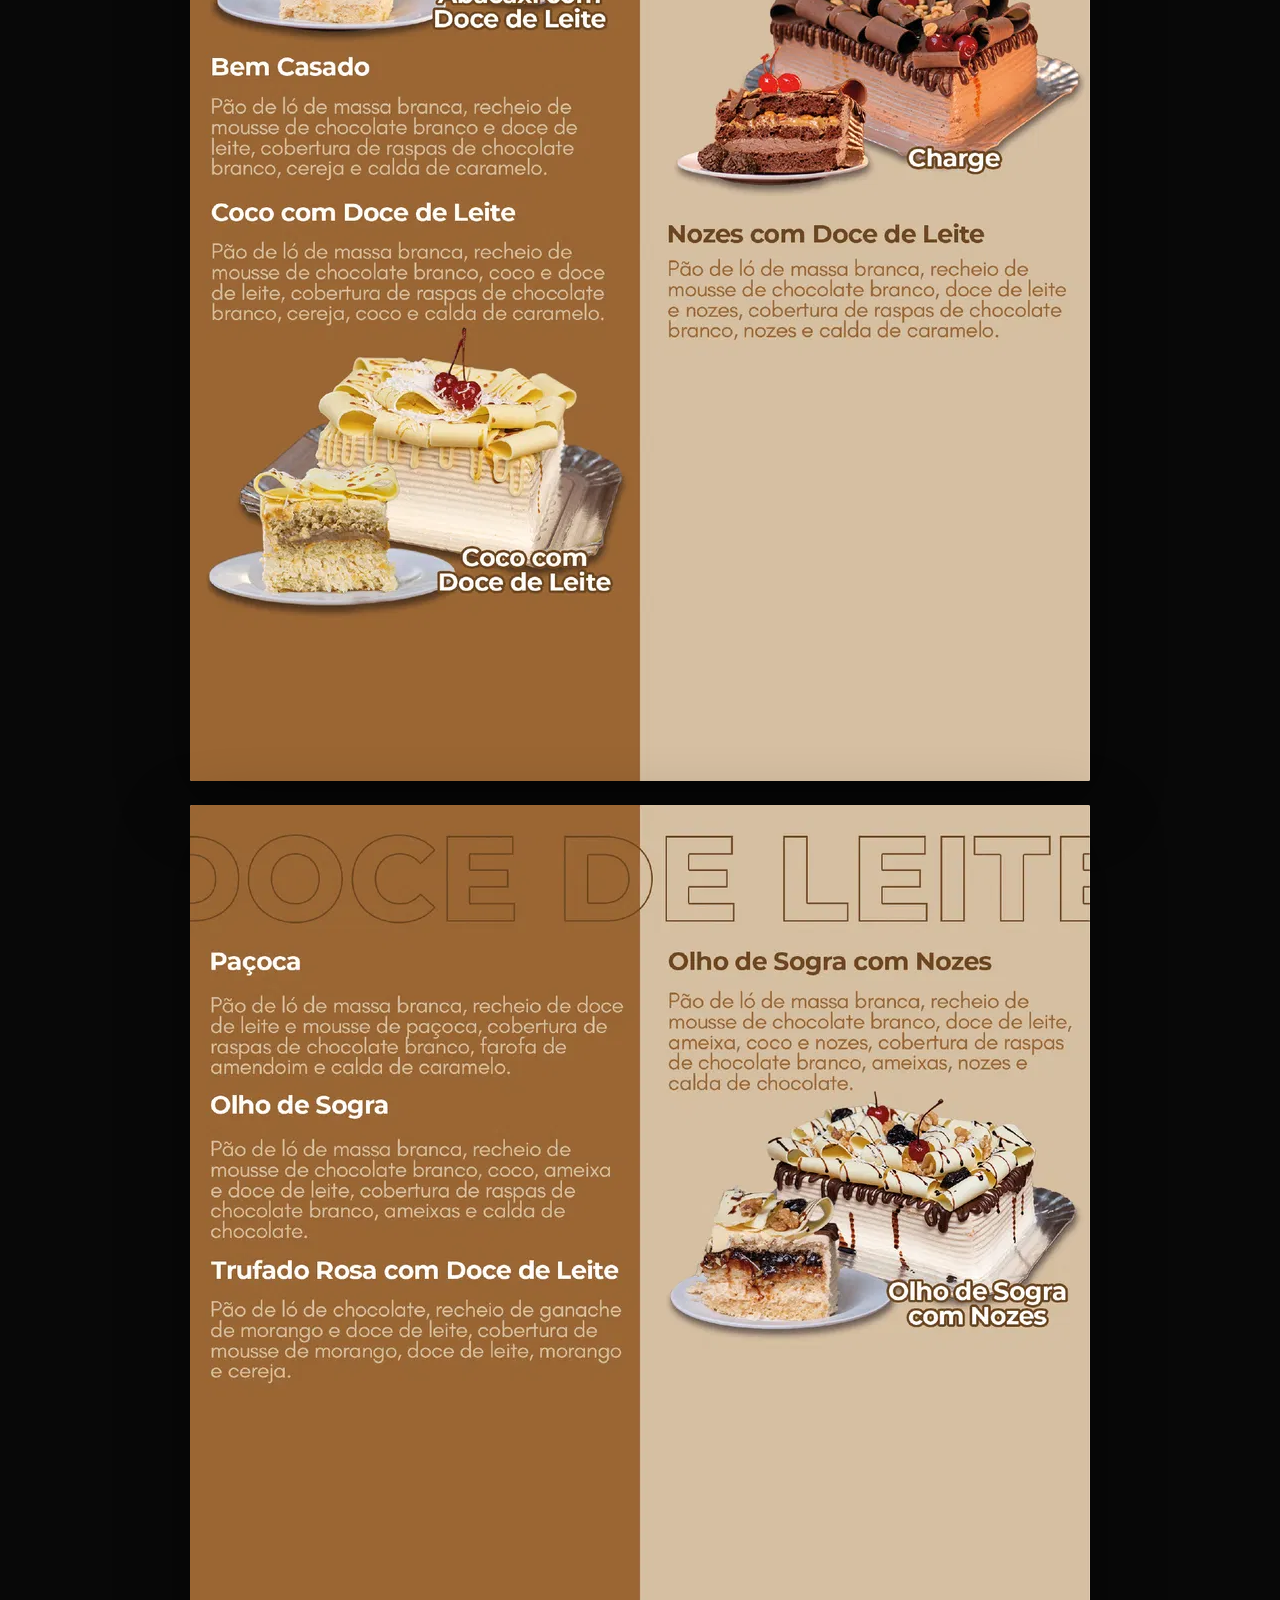
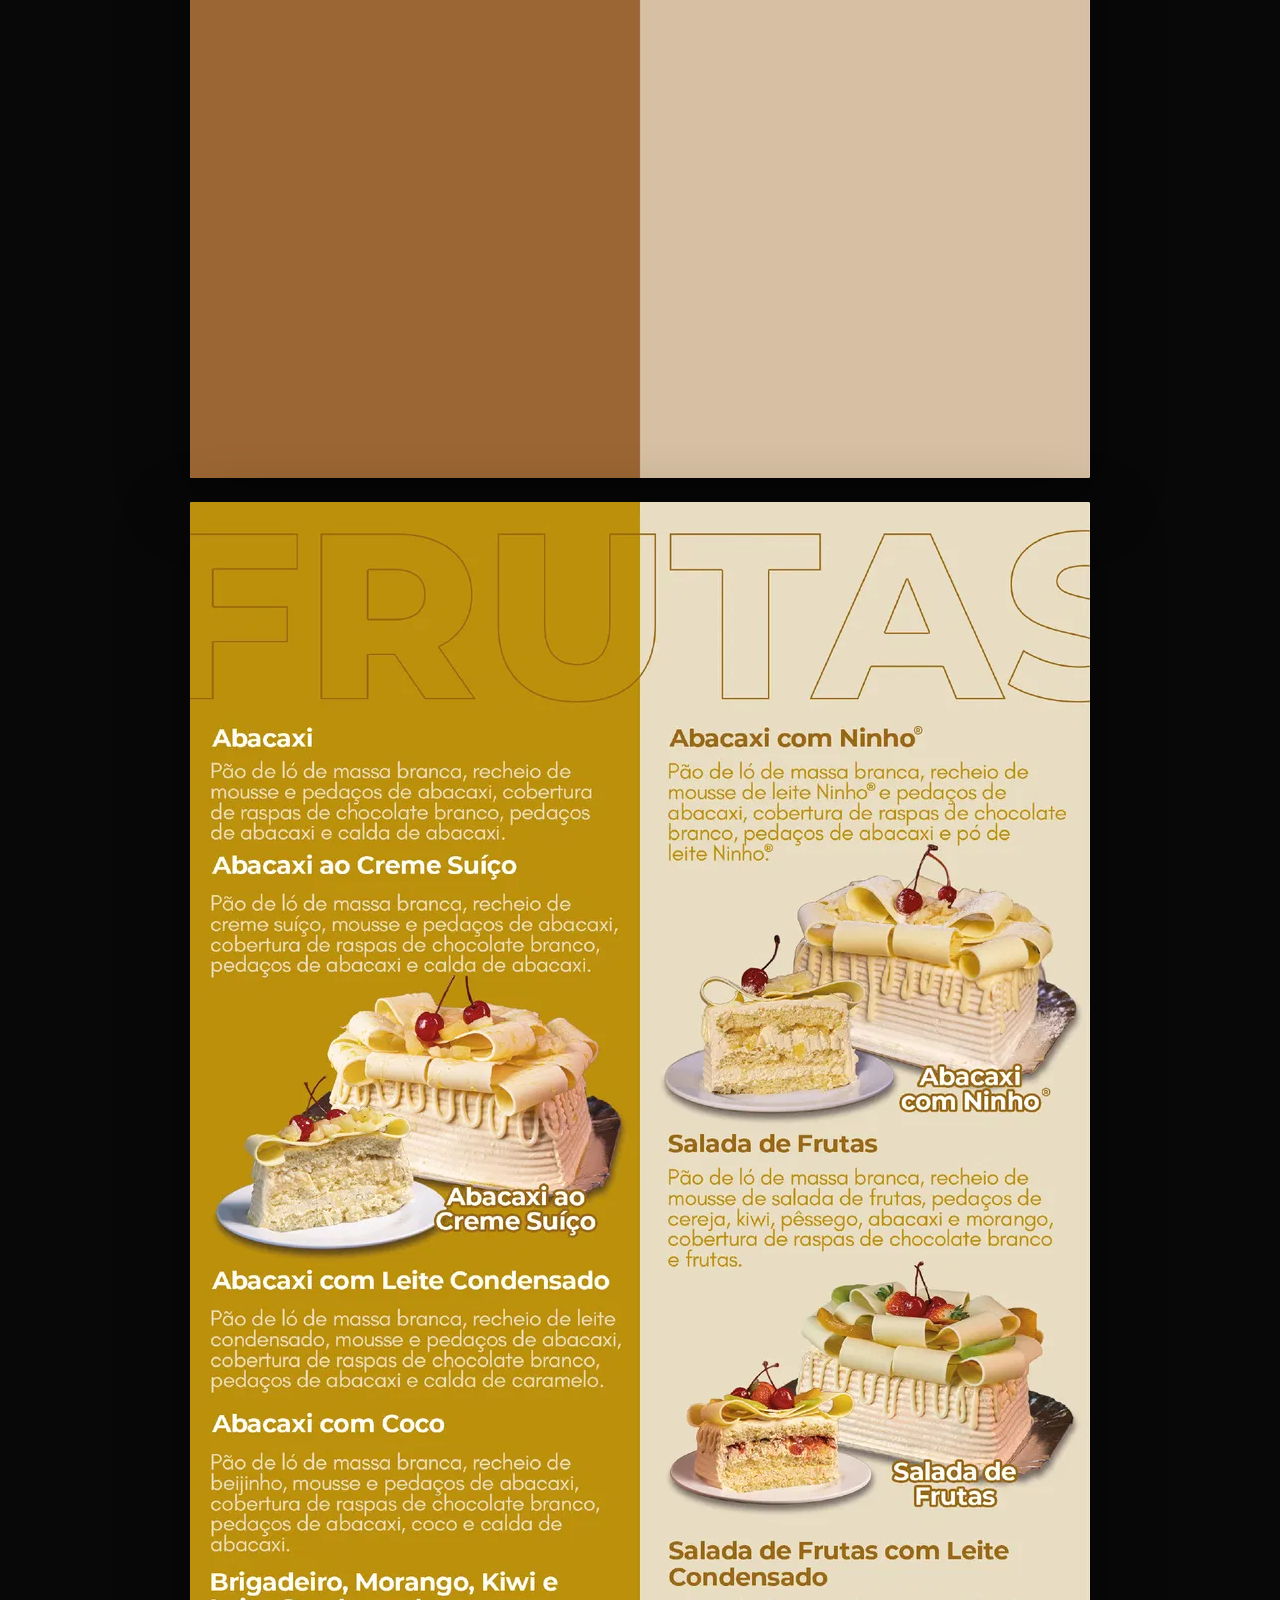
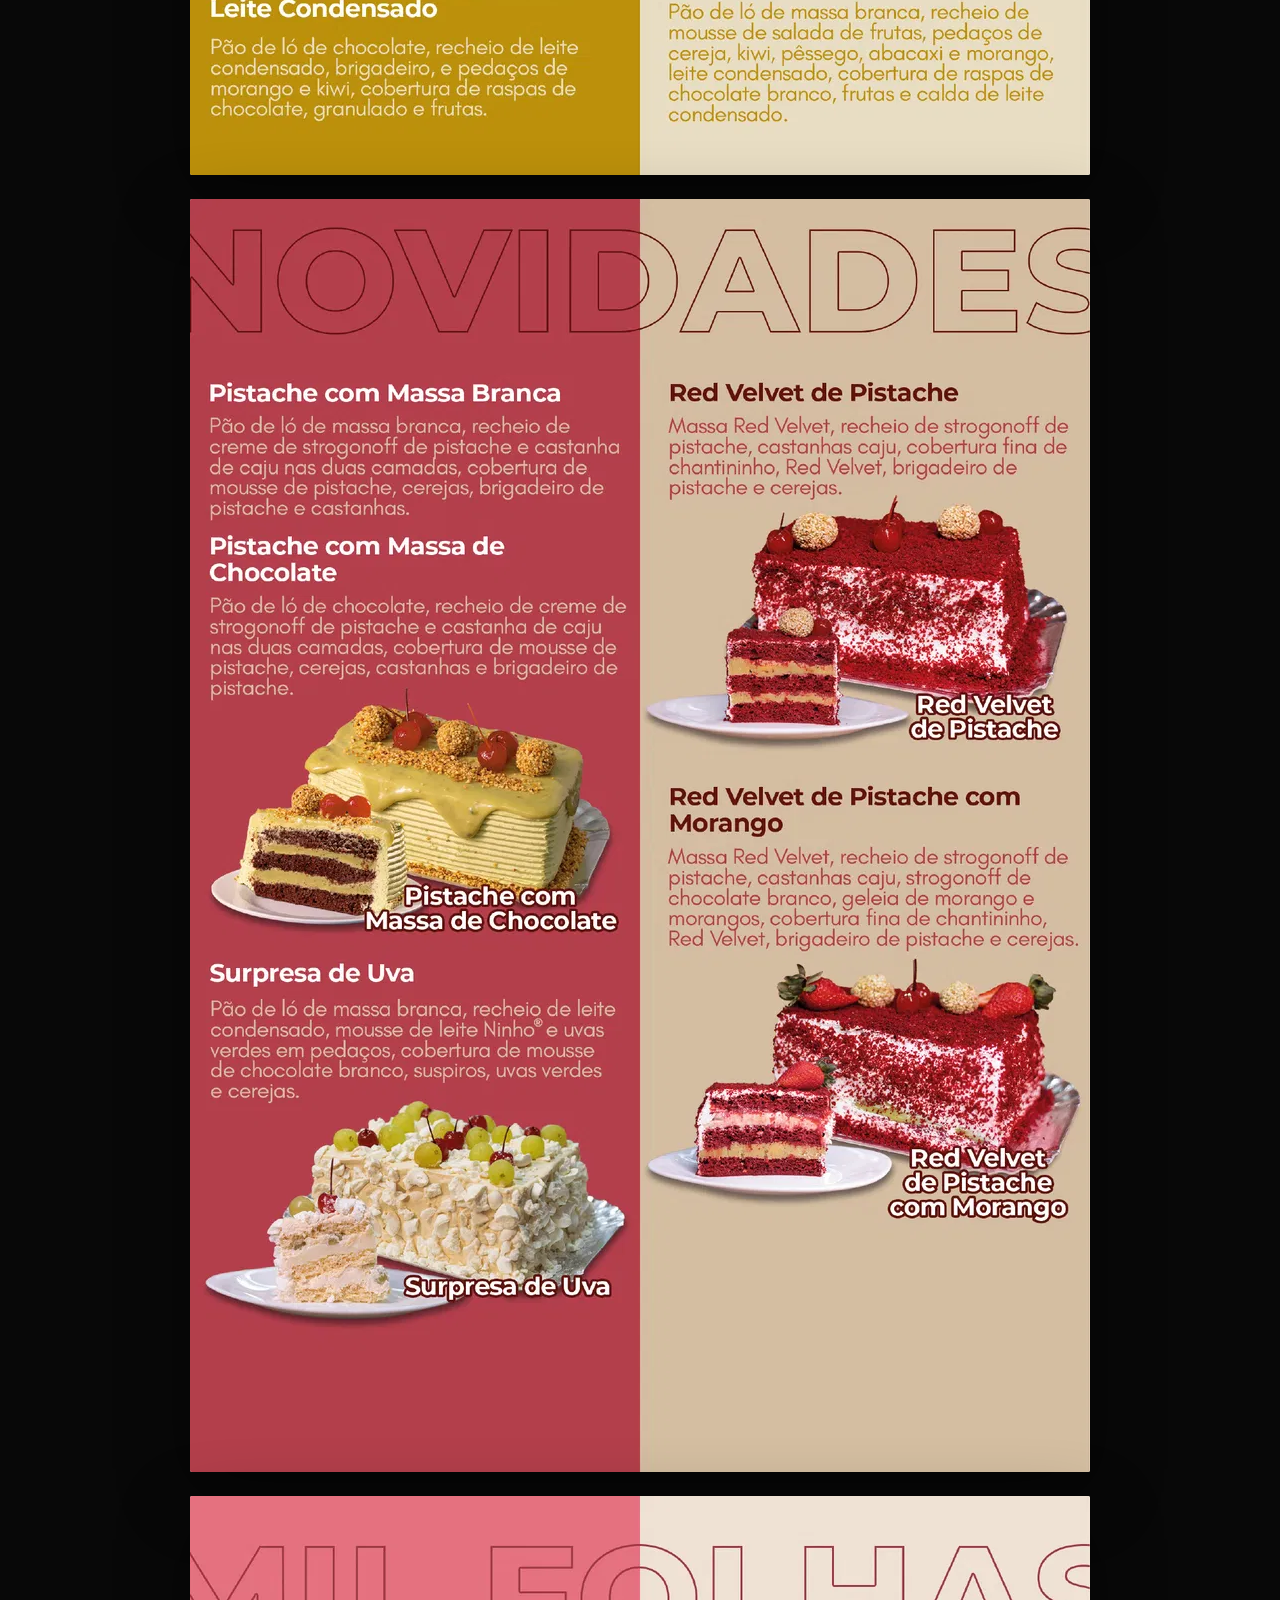
==== commit f9b62484: "V1.9.4 - hero 2s, cardapio vertical e lojas com fachadas" ====
--- a/cardapio.html
+++ b/cardapio.html
@@ -5,15 +5,17 @@
   <meta name="viewport" content="width=device-width,initial-scale=1,viewport-fit=cover">
   <meta name="theme-color" content="#050505">
   <meta name="color-scheme" content="dark">
-  <meta name="description" content="Cardápio Duas Cerejas em formato leve e responsivo.">
+  <meta name="description" content="Cardápio Duas Cerejas em visualização vertical, leve e responsiva.">
   <title>Cardápio - Duas Cerejas</title>
   <link rel="stylesheet" href="assets/css/site.css">
   <link rel="stylesheet" href="assets/css/cardapio.css">
   <link rel="icon" type="image/webp" href="assets/img/logo/duas-cerejas-180.webp">
-  <link rel="preload" as="image" href="assets/cardapio/paginas/pagina-01-900.webp" fetchpriority="high">
+  <link rel="preload" as="image" href="assets/cardapio/paginas/pagina-01-900.webp" imagesrcset="assets/cardapio/paginas/pagina-01-520.webp 520w, assets/cardapio/paginas/pagina-01-900.webp 900w, assets/cardapio/paginas/pagina-01-1400.webp 1400w" imagesizes="(max-width: 899px) 94vw, 900px" fetchpriority="high">
   <script>document.documentElement.className='js';</script>
 </head>
 <body class="cardapio-page">
+  <a class="skip-link" href="#cardapio-documento">Ir para o cardápio</a>
+
   <header class="site-header card-header">
     <a class="brand" href="index.html" aria-label="Duas Cerejas - início">
       <img src="assets/img/logo/duas-cerejas-420.webp" width="420" height="209" alt="Duas Cerejas">
@@ -28,30 +30,139 @@
     <div class="card-intro">
       <p class="eyebrow">Duas Cerejas</p>
       <h1>Cardápio</h1>
-      <p>Folheie com as setas ou deslize para o lado. No computador, as páginas aparecem como uma revista; no celular, uma página por vez.</p>
+      <p>Role para cima ou para baixo para navegar pelas páginas.</p>
     </div>
 
-    <section class="book-shell" aria-label="Visualizador do cardápio">
-      <div class="book-toolbar">
-        <button id="book-prev" type="button" aria-label="Página anterior">‹</button>
-        <span id="book-counter">1 / 15</span>
-        <button id="book-next" type="button" aria-label="Próxima página">›</button>
-        <span class="toolbar-sep" aria-hidden="true"></span>
-        <button id="zoom-out" type="button" aria-label="Diminuir">−</button>
-        <button id="zoom-in" type="button" aria-label="Ampliar">+</button>
+    <section class="pdf-shell" id="cardapio-documento" aria-label="Cardápio Duas Cerejas em páginas verticais">
+      <div class="pdf-toolbar" aria-live="polite">
+        <span id="pdf-counter">Página 1 de 15</span>
+        <a href="#cardapio-documento" class="pdf-top-link">Topo ↑</a>
       </div>
-      <div class="book-viewport" id="book-viewport">
-        <div class="book" id="book">
-          <figure class="page-slot" id="page-left"><img alt="Página do cardápio" draggable="false" decoding="async"></figure>
-          <figure class="page-slot" id="page-right"><img alt="Página do cardápio" draggable="false" decoding="async"></figure>
-        </div>
+      <div class="pdf-pages" id="pdf-pages">
+        <figure class="pdf-page" data-page="1" aria-label="Página 1 de 15">
+          <img src="assets/cardapio/paginas/pagina-01-900.webp"
+               srcset="assets/cardapio/paginas/pagina-01-520.webp 520w, assets/cardapio/paginas/pagina-01-900.webp 900w, assets/cardapio/paginas/pagina-01-1400.webp 1400w"
+               sizes="(max-width: 899px) 94vw, 900px"
+               width="900" height="1273"
+               alt="Cardápio Duas Cerejas - página 1"
+               loading="eager" decoding="async" fetchpriority="high">
+        </figure>
+        <figure class="pdf-page" data-page="2" aria-label="Página 2 de 15">
+          <img src="assets/cardapio/paginas/pagina-02-900.webp"
+               srcset="assets/cardapio/paginas/pagina-02-520.webp 520w, assets/cardapio/paginas/pagina-02-900.webp 900w, assets/cardapio/paginas/pagina-02-1400.webp 1400w"
+               sizes="(max-width: 899px) 94vw, 900px"
+               width="900" height="1273"
+               alt="Cardápio Duas Cerejas - página 2"
+               loading="lazy" decoding="async">
+        </figure>
+        <figure class="pdf-page" data-page="3" aria-label="Página 3 de 15">
+          <img src="assets/cardapio/paginas/pagina-03-900.webp"
+               srcset="assets/cardapio/paginas/pagina-03-520.webp 520w, assets/cardapio/paginas/pagina-03-900.webp 900w, assets/cardapio/paginas/pagina-03-1400.webp 1400w"
+               sizes="(max-width: 899px) 94vw, 900px"
+               width="900" height="1273"
+               alt="Cardápio Duas Cerejas - página 3"
+               loading="lazy" decoding="async">
+        </figure>
+        <figure class="pdf-page" data-page="4" aria-label="Página 4 de 15">
+          <img src="assets/cardapio/paginas/pagina-04-900.webp"
+               srcset="assets/cardapio/paginas/pagina-04-520.webp 520w, assets/cardapio/paginas/pagina-04-900.webp 900w, assets/cardapio/paginas/pagina-04-1400.webp 1400w"
+               sizes="(max-width: 899px) 94vw, 900px"
+               width="900" height="1273"
+               alt="Cardápio Duas Cerejas - página 4"
+               loading="lazy" decoding="async">
+        </figure>
+        <figure class="pdf-page" data-page="5" aria-label="Página 5 de 15">
+          <img src="assets/cardapio/paginas/pagina-05-900.webp"
+               srcset="assets/cardapio/paginas/pagina-05-520.webp 520w, assets/cardapio/paginas/pagina-05-900.webp 900w, assets/cardapio/paginas/pagina-05-1400.webp 1400w"
+               sizes="(max-width: 899px) 94vw, 900px"
+               width="900" height="1273"
+               alt="Cardápio Duas Cerejas - página 5"
+               loading="lazy" decoding="async">
+        </figure>
+        <figure class="pdf-page" data-page="6" aria-label="Página 6 de 15">
+          <img src="assets/cardapio/paginas/pagina-06-900.webp"
+               srcset="assets/cardapio/paginas/pagina-06-520.webp 520w, assets/cardapio/paginas/pagina-06-900.webp 900w, assets/cardapio/paginas/pagina-06-1400.webp 1400w"
+               sizes="(max-width: 899px) 94vw, 900px"
+               width="900" height="1273"
+               alt="Cardápio Duas Cerejas - página 6"
+               loading="lazy" decoding="async">
+        </figure>
+        <figure class="pdf-page" data-page="7" aria-label="Página 7 de 15">
+          <img src="assets/cardapio/paginas/pagina-07-900.webp"
+               srcset="assets/cardapio/paginas/pagina-07-520.webp 520w, assets/cardapio/paginas/pagina-07-900.webp 900w, assets/cardapio/paginas/pagina-07-1400.webp 1400w"
+               sizes="(max-width: 899px) 94vw, 900px"
+               width="900" height="1273"
+               alt="Cardápio Duas Cerejas - página 7"
+               loading="lazy" decoding="async">
+        </figure>
+        <figure class="pdf-page" data-page="8" aria-label="Página 8 de 15">
+          <img src="assets/cardapio/paginas/pagina-08-900.webp"
+               srcset="assets/cardapio/paginas/pagina-08-520.webp 520w, assets/cardapio/paginas/pagina-08-900.webp 900w, assets/cardapio/paginas/pagina-08-1400.webp 1400w"
+               sizes="(max-width: 899px) 94vw, 900px"
+               width="900" height="1273"
+               alt="Cardápio Duas Cerejas - página 8"
+               loading="lazy" decoding="async">
+        </figure>
+        <figure class="pdf-page" data-page="9" aria-label="Página 9 de 15">
+          <img src="assets/cardapio/paginas/pagina-09-900.webp"
+               srcset="assets/cardapio/paginas/pagina-09-520.webp 520w, assets/cardapio/paginas/pagina-09-900.webp 900w, assets/cardapio/paginas/pagina-09-1400.webp 1400w"
+               sizes="(max-width: 899px) 94vw, 900px"
+               width="900" height="1273"
+               alt="Cardápio Duas Cerejas - página 9"
+               loading="lazy" decoding="async">
+        </figure>
+        <figure class="pdf-page" data-page="10" aria-label="Página 10 de 15">
+          <img src="assets/cardapio/paginas/pagina-10-900.webp"
+               srcset="assets/cardapio/paginas/pagina-10-520.webp 520w, assets/cardapio/paginas/pagina-10-900.webp 900w, assets/cardapio/paginas/pagina-10-1400.webp 1400w"
+               sizes="(max-width: 899px) 94vw, 900px"
+               width="900" height="1273"
+               alt="Cardápio Duas Cerejas - página 10"
+               loading="lazy" decoding="async">
+        </figure>
+        <figure class="pdf-page" data-page="11" aria-label="Página 11 de 15">
+          <img src="assets/cardapio/paginas/pagina-11-900.webp"
+               srcset="assets/cardapio/paginas/pagina-11-520.webp 520w, assets/cardapio/paginas/pagina-11-900.webp 900w, assets/cardapio/paginas/pagina-11-1400.webp 1400w"
+               sizes="(max-width: 899px) 94vw, 900px"
+               width="900" height="1273"
+               alt="Cardápio Duas Cerejas - página 11"
+               loading="lazy" decoding="async">
+        </figure>
+        <figure class="pdf-page" data-page="12" aria-label="Página 12 de 15">
+          <img src="assets/cardapio/paginas/pagina-12-900.webp"
+               srcset="assets/cardapio/paginas/pagina-12-520.webp 520w, assets/cardapio/paginas/pagina-12-900.webp 900w, assets/cardapio/paginas/pagina-12-1400.webp 1400w"
+               sizes="(max-width: 899px) 94vw, 900px"
+               width="900" height="1273"
+               alt="Cardápio Duas Cerejas - página 12"
+               loading="lazy" decoding="async">
+        </figure>
+        <figure class="pdf-page" data-page="13" aria-label="Página 13 de 15">
+          <img src="assets/cardapio/paginas/pagina-13-900.webp"
+               srcset="assets/cardapio/paginas/pagina-13-520.webp 520w, assets/cardapio/paginas/pagina-13-900.webp 900w, assets/cardapio/paginas/pagina-13-1400.webp 1400w"
+               sizes="(max-width: 899px) 94vw, 900px"
+               width="900" height="1273"
+               alt="Cardápio Duas Cerejas - página 13"
+               loading="lazy" decoding="async">
+        </figure>
+        <figure class="pdf-page" data-page="14" aria-label="Página 14 de 15">
+          <img src="assets/cardapio/paginas/pagina-14-900.webp"
+               srcset="assets/cardapio/paginas/pagina-14-520.webp 520w, assets/cardapio/paginas/pagina-14-900.webp 900w, assets/cardapio/paginas/pagina-14-1400.webp 1400w"
+               sizes="(max-width: 899px) 94vw, 900px"
+               width="900" height="1273"
+               alt="Cardápio Duas Cerejas - página 14"
+               loading="lazy" decoding="async">
+        </figure>
+        <figure class="pdf-page" data-page="15" aria-label="Página 15 de 15">
+          <img src="assets/cardapio/paginas/pagina-15-900.webp"
+               srcset="assets/cardapio/paginas/pagina-15-520.webp 520w, assets/cardapio/paginas/pagina-15-900.webp 900w, assets/cardapio/paginas/pagina-15-1400.webp 1400w"
+               sizes="(max-width: 899px) 94vw, 900px"
+               width="900" height="1273"
+               alt="Cardápio Duas Cerejas - página 15"
+               loading="lazy" decoding="async">
+        </figure>
       </div>
-      <input class="page-range" id="page-range" type="range" min="1" max="15" value="1" step="1" aria-label="Ir para página">
     </section>
   </main>
 
-  <script src="assets/js/conteudo.js"></script>
-  <script src="assets/js/site.js"></script>
   <script src="assets/js/cardapio.js"></script>
 </body>
 </html>
--- a/assets/css/site.css
+++ b/assets/css/site.css
@@ -29,3 +29,314 @@
 @media(max-width:760px){.story-sweets-gallery{padding:84px 14px 170px}.story-sweets-rail{width:min(96vw,560px);gap:8px}.story-sweet-card{border-radius:16px}}
 @media(orientation:landscape) and (max-height:560px){.story-sweets-gallery{padding:52px 110px 92px}.story-sweets-rail{width:min(76vw,900px)}}
 @media(prefers-reduced-motion:reduce){.story-sweets-gallery,.story-sweet-card{transition:none;will-change:auto}}
+
+/* V1.8 patch - navegacao por etapas (wheel + swipe) e sincronizacao de cenas */
+body.home-page{height:100vh;height:100svh;overflow:hidden;overscroll-behavior:none;touch-action:pan-x;background:#050505}
+body.home-page main,body.home-page #conteudo{height:100%}
+body.home-page .cinematic{height:100vh!important;height:100svh!important;overflow:hidden}
+body.home-page .cinematic-stage{position:relative;top:auto;height:100vh;height:100svh}
+body.home-page .cinematic-anchor{display:none}
+body.home-page .hero-image{transition:opacity .30s ease,transform 3.05s cubic-bezier(.2,.65,.25,1)}
+body.home-page .hero-exit-curtain{transition:opacity .34s ease}
+body.home-page .cinematic .hero-copy,body.home-page .cinematic .hero-controls,body.home-page .cinematic .scroll-cue{transition:opacity .26s ease,transform .34s cubic-bezier(.2,.7,.2,1)}
+body.home-page .story-layer{transition:opacity .34s ease}
+body.home-page .cinematic .welcome-layer{transition:opacity .34s ease,transform .42s cubic-bezier(.2,.7,.2,1)}
+body.home-page .story-image{opacity:0;transform:translate3d(0,0,0) scale(1.025);transition:opacity .38s ease,transform .50s cubic-bezier(.2,.68,.2,1)}
+body.home-page .story-image.is-visible{opacity:1;transform:translate3d(0,0,0) scale(1)}
+body.home-page .story-copy{opacity:0;transform:translate3d(0,15px,0);transition:opacity .28s ease,transform .38s cubic-bezier(.2,.7,.2,1)}
+body.home-page .story-copy.is-visible{opacity:1;transform:translate3d(0,0,0)}
+body.home-page .story-progress b{transition:transform .38s cubic-bezier(.2,.7,.2,1)}
+body.home-page .brand-finale{opacity:0;transform:scale(.965);transition:opacity .34s ease,transform .46s cubic-bezier(.2,.7,.2,1)}
+body.home-page .brand-finale.is-visible{opacity:1;transform:scale(1)}
+body.home-page .story-sweets-gallery{opacity:0;transition:opacity .26s ease;padding-top:clamp(92px,11vh,126px)}
+body.home-page .story-sweets-gallery.is-active{opacity:1}
+body.home-page .story-sweets-rail{align-items:center}
+body.home-page .story-sweet-card{opacity:0;transform:translate3d(0,24px,0) scale(.97);transition:opacity .30s ease,transform .36s cubic-bezier(.2,.72,.2,1);will-change:opacity,transform}
+body.home-page .story-sweets-gallery.is-active .story-sweet-card{opacity:1;transform:translate3d(0,0,0) scale(1)}
+body.home-page .story-sweets-gallery.is-active .story-sweet-card:nth-child(1){transition-delay:.04s}
+body.home-page .story-sweets-gallery.is-active .story-sweet-card:nth-child(2){transition-delay:.12s}
+body.home-page .story-sweets-gallery.is-active .story-sweet-card:nth-child(3){transition-delay:.20s}
+@media(max-width:760px){body.home-page .story-sweets-gallery{padding:88px 12px 168px}body.home-page .story-sweets-rail{width:min(96vw,560px);gap:8px}}
+@media(prefers-reduced-motion:reduce){body.home-page .hero-image,body.home-page .hero-exit-curtain,body.home-page .story-layer,body.home-page .cinematic .welcome-layer,body.home-page .story-image,body.home-page .story-copy,body.home-page .brand-finale,body.home-page .story-sweets-gallery,body.home-page .story-sweet-card{transition:none}}
+/* V1.8 micro-otimizacoes de composicao */
+body.home-page{touch-action:pan-x pinch-zoom}
+body.home-page .hero-image{transform:scale(1.018);transition-duration:.30s,2.25s}
+body.home-page .hero-image.is-visible{transform:scale(1)}
+body.home-page .story-sweet-card img{filter:none}
+
+/* V1.9 candidata - home enxuta em 2 etapas: Hero -> Lojas */
+body.home-page .cinematic-lite{height:100vh!important;height:100svh!important;background:#050505}
+body.home-page .cinematic-lite .cinematic-stage{position:relative;height:100vh;height:100svh;min-height:560px;overflow:hidden}
+body.home-page .hero-layer{opacity:0;pointer-events:none;transition:opacity .34s ease;will-change:opacity}
+body.home-page .hero-layer.is-active{opacity:1;pointer-events:auto}
+
+.stores-layer{position:absolute;inset:0;z-index:6;display:grid;grid-template-rows:auto minmax(0,1fr) auto;gap:clamp(10px,1.4vh,18px);padding:clamp(92px,12vh,126px) 0 clamp(14px,2.2vh,26px);background:radial-gradient(circle at 50% 35%,rgba(133,28,48,.14),transparent 36%),#050505;opacity:0;transform:translate3d(0,22px,0) scale(.992);pointer-events:none;transition:opacity .34s ease,transform .46s cubic-bezier(.2,.72,.2,1);will-change:opacity,transform;overflow:hidden}
+.stores-layer.is-active{opacity:1;transform:translate3d(0,0,0) scale(1);pointer-events:auto}
+.stores-heading{display:flex;align-items:flex-end;justify-content:space-between;gap:28px;padding:0 clamp(22px,6vw,92px)}
+.stores-kicker{margin:0 0 10px;font-size:10px;font-weight:720;letter-spacing:.19em;text-transform:uppercase;color:rgba(255,255,255,.52)}
+.stores-heading h2{margin:0;font-size:clamp(42px,6.4vw,92px);font-weight:560;line-height:.92;letter-spacing:-.052em;color:#fff}
+.stores-note{max-width:330px;margin:0 0 5px;font-size:clamp(12px,1.08vw,16px);line-height:1.5;color:rgba(255,255,255,.52)}
+
+.stores-carousel{position:relative;min-height:0;display:flex;align-items:center;isolation:isolate}
+.stores-track-wrapper{width:100%;overflow:hidden;-webkit-mask-image:linear-gradient(90deg,transparent 0,#000 6%,#000 94%,transparent 100%);mask-image:linear-gradient(90deg,transparent 0,#000 6%,#000 94%,transparent 100%)}
+.stores-track{--store-card-width:clamp(292px,31vw,455px);display:flex;align-items:center;gap:clamp(16px,2.15vw,32px);width:100%;height:100%;margin:0;padding:18px max(24px,calc(50vw - (var(--store-card-width) / 2))) 22px;overflow-x:auto;overflow-y:hidden;list-style:none;scroll-snap-type:x mandatory;scroll-padding-inline:50%;overscroll-behavior-inline:contain;scrollbar-width:none;-ms-overflow-style:none;perspective:1200px;touch-action:pan-x;outline:none}
+.stores-track::-webkit-scrollbar{display:none}
+.stores-track:focus-visible{outline:1px solid rgba(255,255,255,.38);outline-offset:-4px}
+.store-card{position:relative;flex:0 0 var(--store-card-width);min-width:0;height:clamp(340px,47vh,455px);scroll-snap-align:center;scroll-snap-stop:always;border:1px solid rgba(255,255,255,.12);border-radius:clamp(24px,2.2vw,34px);background:linear-gradient(145deg,rgba(28,28,30,.98),rgba(11,11,12,.995) 58%,rgba(4,4,4,.995));box-shadow:0 28px 70px rgba(0,0,0,.38),0 1px 0 rgba(255,255,255,.06) inset;overflow:hidden;transform-origin:center center;backface-visibility:hidden;contain:layout paint}
+.store-card:before{content:attr(data-store);position:absolute;right:-.02em;top:-.19em;font-size:clamp(112px,12vw,176px);font-weight:760;line-height:1;letter-spacing:-.08em;color:rgba(255,255,255,.035);pointer-events:none}
+.store-card:after{content:"";position:absolute;inset:auto -22% -42% auto;width:72%;aspect-ratio:1;border-radius:50%;background:radial-gradient(circle,rgba(153,34,59,.28),rgba(153,34,59,.07) 38%,transparent 70%);pointer-events:none}
+.store-card-inner{position:relative;z-index:2;height:100%;display:flex;flex-direction:column;padding:clamp(24px,2.35vw,34px)}
+.store-city{margin:0 0 12px;font-size:9px;font-weight:750;letter-spacing:.17em;text-transform:uppercase;color:#d87a8d}
+.store-card h3{margin:0;font-size:clamp(31px,3.1vw,48px);font-weight:580;line-height:.96;letter-spacing:-.045em;color:#fff}
+.store-card address{margin:18px 0 0;font-style:normal;font-size:clamp(12px,1vw,15px);line-height:1.52;color:rgba(255,255,255,.62)}
+.store-contact{display:grid;grid-template-columns:minmax(72px,.72fr) 1.28fr;column-gap:14px;row-gap:7px;margin-top:clamp(18px,2.1vh,26px);font-size:clamp(11px,.9vw,13px)}
+.store-contact span{color:rgba(255,255,255,.38)}
+.store-contact a{color:rgba(255,255,255,.85);font-variant-numeric:tabular-nums}
+.store-contact a:hover,.store-contact a:focus-visible{color:#fff;text-decoration:underline;text-underline-offset:3px}
+.store-hours{margin:auto 0 0;padding-top:18px;border-top:1px solid rgba(255,255,255,.08);font-size:10px;line-height:1.45;letter-spacing:.015em;color:rgba(255,255,255,.48)}
+.store-hours span{color:rgba(255,255,255,.75)}
+.store-hours strong{padding:0 6px;color:rgba(255,255,255,.2)}
+.store-actions{display:grid;grid-template-columns:1fr 1fr;gap:9px;margin-top:14px}
+.store-link{min-height:42px;display:inline-flex;align-items:center;justify-content:center;gap:7px;padding:0 13px;border:1px solid rgba(255,255,255,.16);border-radius:999px;background:rgba(255,255,255,.035);font-size:9px;font-weight:730;letter-spacing:.095em;text-transform:uppercase;color:#fff;transition:background .18s ease,border-color .18s ease,transform .18s ease}
+.store-link:hover,.store-link:focus-visible{background:rgba(255,255,255,.1);border-color:rgba(255,255,255,.34);transform:translateY(-1px)}
+.store-link-primary{background:#fff;color:#080808;border-color:#fff}
+.store-link-primary:hover,.store-link-primary:focus-visible{background:#ececec;color:#080808;border-color:#ececec}
+
+.stores-arrow{position:absolute;z-index:8;top:50%;width:48px;height:48px;margin-top:-24px;border:1px solid rgba(255,255,255,.22);border-radius:50%;background:rgba(5,5,5,.78);color:#fff;font-size:29px;line-height:1;cursor:pointer;transition:background .18s ease,border-color .18s ease,transform .18s ease}
+.stores-arrow:hover,.stores-arrow:focus-visible{background:#fff;color:#050505;border-color:#fff;transform:scale(1.04)}
+.stores-arrow-prev{left:clamp(12px,2.2vw,34px)}
+.stores-arrow-next{right:clamp(12px,2.2vw,34px)}
+
+.stores-finale{display:flex;align-items:center;justify-content:center;gap:13px;min-height:48px;padding:0 20px;text-align:center;color:rgba(255,255,255,.38)}
+.stores-finale img{display:block;width:clamp(58px,5.6vw,86px);height:auto;object-fit:contain;opacity:.82}
+.stores-finale p{margin:0;font-size:9px;letter-spacing:.14em;text-transform:uppercase}
+
+@media(max-width:760px){
+  body.home-page .cinematic-lite .cinematic-stage{min-height:520px}
+  .stores-layer{gap:8px;padding:78px 0 max(10px,env(safe-area-inset-bottom))}
+  .stores-heading{display:block;padding:0 20px}
+  .stores-kicker{margin-bottom:7px;font-size:8px}
+  .stores-heading h2{font-size:clamp(38px,12vw,56px)}
+  .stores-note{margin-top:8px;max-width:none;font-size:11px}
+  .stores-carousel{align-items:center}
+  .stores-track-wrapper{-webkit-mask-image:linear-gradient(90deg,transparent 0,#000 3%,#000 97%,transparent 100%);mask-image:linear-gradient(90deg,transparent 0,#000 3%,#000 97%,transparent 100%)}
+  .stores-track{--store-card-width:min(82vw,350px);gap:13px;padding-top:10px;padding-bottom:12px;padding-inline:max(18px,calc(50vw - (var(--store-card-width) / 2)))}
+  .store-card{height:min(50vh,405px);min-height:326px;border-radius:24px}
+  .store-card-inner{padding:22px}
+  .store-card h3{font-size:clamp(30px,9vw,40px)}
+  .store-card address{margin-top:13px;font-size:11px}
+  .store-contact{margin-top:15px;row-gap:5px;font-size:10px}
+  .store-hours{padding-top:12px;font-size:9px}
+  .store-actions{margin-top:10px}
+  .store-link{min-height:38px;padding-inline:10px;font-size:8px}
+  .stores-arrow{display:none}
+  .stores-finale{min-height:40px;gap:10px}
+  .stores-finale img{width:56px}
+  .stores-finale p{font-size:8px}
+}
+
+@media(max-width:420px){
+  .stores-layer{padding-top:74px}
+  .stores-heading h2{font-size:40px}
+  .stores-note{font-size:10px}
+  .stores-track{--store-card-width:min(84vw,334px)}
+  .store-card{height:min(49vh,388px);min-height:316px}
+  .store-card-inner{padding:20px}
+  .store-city{margin-bottom:9px;font-size:8px}
+  .store-card h3{font-size:31px}
+  .store-card address{font-size:10px;line-height:1.45}
+  .store-contact{grid-template-columns:68px 1fr;margin-top:13px;font-size:9.5px}
+}
+
+@media(orientation:landscape) and (max-height:560px){
+  .stores-layer{grid-template-columns:minmax(190px,26vw) minmax(0,1fr);grid-template-rows:1fr auto;gap:0;padding:64px 0 8px}
+  .stores-heading{display:flex;align-items:flex-start;justify-content:center;flex-direction:column;padding:0 16px 0 28px}
+  .stores-heading h2{font-size:8vh}
+  .stores-note{margin-top:10px;font-size:9px}
+  .stores-carousel{grid-column:2;grid-row:1}
+  .stores-track{--store-card-width:min(44vw,360px);padding-top:8px;padding-bottom:8px}
+  .store-card{height:70vh;min-height:250px}
+  .store-card-inner{padding:17px 20px}
+  .store-card h3{font-size:6.8vh}
+  .store-card address{margin-top:9px;font-size:9px}
+  .store-contact{margin-top:10px;font-size:8.5px;row-gap:3px}
+  .store-hours{padding-top:8px;font-size:8px}
+  .store-actions{margin-top:8px}
+  .store-link{min-height:32px;font-size:7px}
+  .stores-finale{grid-column:1 / -1;grid-row:2;min-height:32px}
+  .stores-finale img{width:46px}
+}
+
+@media(prefers-reduced-motion:reduce){
+  body.home-page .hero-layer,.stores-layer,.store-link,.stores-arrow{transition:none;will-change:auto}
+  .store-card{animation:none!important;opacity:1!important;transform:none!important}
+  .stores-track{scroll-behavior:auto}
+}
+
+/* V1.9.2 candidata - coverflow navegavel das lojas.
+   O usuario controla o movimento: arraste horizontal livre, profundidade em tempo real,
+   snap apenas de proximidade e centralizacao suave ao soltar. */
+.stores-layer{grid-template-columns:minmax(0,1fr)}
+.stores-carousel{min-width:0;width:100%;overflow:hidden;padding-bottom:28px}
+.stores-track-wrapper{
+  min-width:0;
+  overflow:hidden;
+  -webkit-mask-image:linear-gradient(90deg,transparent 0,#000 7%,#000 93%,transparent 100%);
+  mask-image:linear-gradient(90deg,transparent 0,#000 7%,#000 93%,transparent 100%);
+}
+.stores-track{
+  --store-card-width:clamp(300px,29vw,430px);
+  gap:clamp(12px,1.45vw,22px);
+  perspective:1200px;
+  transform-style:preserve-3d;
+  scroll-snap-type:x proximity;
+  scroll-behavior:auto;
+  touch-action:pan-x pan-y pinch-zoom;
+  cursor:grab;
+  user-select:none;
+  -webkit-user-select:none;
+}
+.stores-track.is-dragging{cursor:grabbing;scroll-snap-type:none}
+.store-card{
+  animation:none!important;
+  transform-style:preserve-3d;
+  will-change:transform,opacity;
+  transition:box-shadow .2s ease,border-color .2s ease;
+}
+.store-card[data-depth="center"]{
+  border-color:rgba(255,255,255,.22);
+  box-shadow:0 34px 90px rgba(0,0,0,.6),0 1px 0 rgba(255,255,255,.1) inset;
+}
+.store-card[data-depth="side"]{box-shadow:0 20px 52px rgba(0,0,0,.34)}
+.stores-pagination{
+  position:absolute;
+  z-index:7;
+  left:50%;
+  bottom:3px;
+  display:flex;
+  align-items:center;
+  justify-content:center;
+  gap:8px;
+  transform:translateX(-50%);
+}
+.stores-dot{
+  width:7px;
+  height:7px;
+  padding:0;
+  border:0;
+  border-radius:999px;
+  background:rgba(255,255,255,.28);
+  cursor:pointer;
+  transition:width .2s ease,background .2s ease,transform .2s ease;
+}
+.stores-dot:hover,.stores-dot:focus-visible{background:rgba(255,255,255,.62);transform:scale(1.18)}
+.stores-dot.is-active{width:25px;background:#fff}
+.stores-carousel:before{
+  content:"";
+  position:absolute;
+  z-index:0;
+  inset:7% 10% 10%;
+  border-radius:50%;
+  background:radial-gradient(ellipse at center,rgba(151,34,59,.095) 0%,rgba(151,34,59,.03) 46%,transparent 73%);
+  pointer-events:none;
+}
+.stores-track-wrapper{position:relative;z-index:1;width:100%}
+.stores-arrow{z-index:8}
+
+@media(max-width:760px){
+  .stores-heading{padding-inline:18px}
+  .stores-note{max-width:260px}
+  .stores-carousel{padding-bottom:24px}
+  .stores-track-wrapper{
+    -webkit-mask-image:linear-gradient(90deg,transparent 0,#000 2%,#000 98%,transparent 100%);
+    mask-image:linear-gradient(90deg,transparent 0,#000 2%,#000 98%,transparent 100%);
+  }
+  .stores-track{
+    --store-card-width:min(76vw,326px);
+    gap:10px;
+    padding-inline:max(12px,calc(50vw - (var(--store-card-width) / 2)));
+  }
+  .store-card{will-change:transform,opacity}
+  .stores-pagination{bottom:1px;gap:7px}
+  .stores-dot{width:6px;height:6px}
+  .stores-dot.is-active{width:22px}
+}
+
+@media(max-width:420px){
+  .stores-track{--store-card-width:min(78vw,314px)}
+}
+
+@media(orientation:landscape) and (max-height:560px){
+  .stores-carousel{padding-bottom:18px}
+  .stores-track{--store-card-width:min(41vw,340px)}
+  .stores-pagination{bottom:0}
+}
+
+@media(prefers-reduced-motion:reduce){
+  .store-card{transform:none!important;opacity:1!important;will-change:auto}
+  .stores-track{scroll-behavior:auto;scroll-snap-type:x proximity}
+  .stores-dot{transition:none}
+}
+
+
+/* V1.9.3 candidata - fachadas nas lojas sem perder o coverflow aprovado. */
+.store-card-inner{padding:0}
+.store-media{
+  position:relative;
+  flex:0 0 auto;
+  height:clamp(140px,18vw,180px);
+  overflow:hidden;
+  border-bottom:1px solid rgba(255,255,255,.08);
+  background:linear-gradient(180deg,rgba(255,255,255,.06),rgba(255,255,255,.015));
+}
+.store-media::after{
+  content:"";
+  position:absolute;
+  inset:auto 0 0;
+  height:42%;
+  background:linear-gradient(180deg,transparent,rgba(8,8,8,.42));
+  pointer-events:none;
+}
+.store-media img{
+  display:block;
+  width:100%;
+  height:100%;
+  object-fit:cover;
+  object-position:center center;
+  transform:scale(1.01);
+}
+.store-card-body{
+  position:relative;
+  z-index:2;
+  flex:1 1 auto;
+  display:flex;
+  flex-direction:column;
+  min-height:0;
+  padding:clamp(18px,2vw,24px) clamp(18px,2vw,24px) clamp(20px,2.2vw,26px);
+}
+.store-city{margin:0 0 10px}
+.store-card address{margin:14px 0 0}
+.store-contact{margin-top:16px}
+.store-hours{padding-top:14px}
+.store-actions{margin-top:12px}
+
+@media(max-width:760px){
+  .store-media{height:124px}
+  .store-card-body{padding:18px 18px 20px}
+  .store-card address{margin-top:12px}
+  .store-contact{margin-top:14px}
+}
+
+@media(max-width:420px){
+  .store-media{height:116px}
+  .store-card-body{padding:17px 17px 18px}
+}
+
+@media(orientation:landscape) and (max-height:560px){
+  .store-media{height:28vh;min-height:96px;max-height:132px}
+  .store-card-body{padding:14px 16px 16px}
+  .store-card address{margin-top:8px}
+  .store-contact{margin-top:9px}
+  .store-hours{padding-top:8px}
+  .store-actions{margin-top:8px}
+}
--- a/assets/css/cardapio.css
+++ b/assets/css/cardapio.css
@@ -1 +1,37 @@
-.cardapio-page{min-height:100svh;background:#080808}.card-header-actions{display:flex;align-items:center;gap:9px}.download-link{font-size:11px;color:rgba(255,255,255,.72);padding:10px 8px}.card-main{padding:110px 24px 54px;max-width:1540px;margin:auto}.card-intro{max-width:760px;margin:0 auto 34px;text-align:center}.card-intro h1{font-size:clamp(48px,7vw,88px)}.card-intro>p:last-child{margin:18px auto 0;max-width:620px;color:rgba(255,255,255,.62);font-size:14px;line-height:1.55}.book-shell{width:100%;max-width:1280px;margin:auto}.book-toolbar{display:flex;justify-content:center;align-items:center;gap:10px;margin-bottom:14px;color:rgba(255,255,255,.72)}.book-toolbar button{width:38px;height:38px;border:1px solid rgba(255,255,255,.18);border-radius:50%;background:rgba(255,255,255,.04);color:#fff;cursor:pointer;font-size:21px}.book-toolbar button:disabled{opacity:.28;cursor:default}.book-toolbar span{font-size:11px;letter-spacing:.1em}.toolbar-sep{display:block;width:1px;height:20px;background:rgba(255,255,255,.16);margin-inline:5px}.book-viewport{width:100%;min-height:420px;overflow:auto;overscroll-behavior:contain;padding:12px 4px 22px;touch-action:pan-y pinch-zoom}.book{--book-scale:1;display:flex;align-items:flex-start;justify-content:center;gap:4px;transform:scale(var(--book-scale));transform-origin:top center;transition:opacity .16s ease,transform .16s ease}.book.is-changing{opacity:.35}.page-slot{margin:0;flex:0 1 min(43vw,570px);max-width:570px;background:#e7ded1;box-shadow:0 18px 60px rgba(0,0,0,.45);overflow:hidden}.page-slot[hidden]{display:none}.page-slot img{display:block;width:100%;height:auto;user-select:none;-webkit-user-drag:none}.page-range{display:block;width:min(720px,88%);margin:8px auto 0;accent-color:#fff}.cardapio-page .site-header{background:rgba(5,5,5,.96)}@media(max-width:899px){.card-main{padding:92px 12px 36px}.card-intro{margin-bottom:22px;padding-inline:12px}.card-intro h1{font-size:52px}.card-intro>p:last-child{font-size:13px}.book-viewport{min-height:0;padding:8px 2px 18px}.book{gap:0}.page-slot{flex-basis:min(92vw,640px);max-width:min(92vw,640px)}.download-link{display:none}}@media(max-width:430px){.card-main{padding-top:82px}.card-intro .eyebrow{margin-bottom:9px}.card-intro h1{font-size:46px}.book-toolbar{gap:7px}.book-toolbar button{width:34px;height:34px}.toolbar-sep{margin-inline:1px}.page-range{width:92%}}@media(prefers-reduced-motion:reduce){.book{transition:none}}
+.cardapio-page{min-height:100svh;background:#080808;color:#fff}
+.cardapio-page .site-header{background:rgba(5,5,5,.94);backdrop-filter:blur(14px)}
+.card-header-actions{display:flex;align-items:center;gap:9px}
+.download-link{font-size:11px;color:rgba(255,255,255,.72);padding:10px 8px}
+.card-main{padding:110px 20px 64px;max-width:1180px;margin:auto}
+.card-intro{max-width:760px;margin:0 auto 30px;text-align:center}
+.card-intro h1{font-size:clamp(48px,7vw,88px)}
+.card-intro>p:last-child{margin:16px auto 0;max-width:620px;color:rgba(255,255,255,.62);font-size:14px;line-height:1.55}
+.pdf-shell{width:100%;max-width:980px;margin:auto;scroll-margin-top:86px}
+.pdf-toolbar{position:sticky;top:74px;z-index:12;display:flex;align-items:center;justify-content:space-between;width:min(900px,94vw);margin:0 auto 14px;padding:10px 14px;border:1px solid rgba(255,255,255,.09);border-radius:999px;background:rgba(10,10,10,.84);backdrop-filter:blur(14px);box-shadow:0 10px 34px rgba(0,0,0,.2);color:rgba(255,255,255,.7)}
+.pdf-toolbar span,.pdf-top-link{font-size:10px;line-height:1;letter-spacing:.08em;text-transform:uppercase}
+.pdf-top-link{color:rgba(255,255,255,.62);transition:color .18s ease}
+.pdf-top-link:hover,.pdf-top-link:focus-visible{color:#fff}
+.pdf-pages{display:flex;flex-direction:column;align-items:center;gap:clamp(14px,2vw,24px)}
+.pdf-page{width:min(900px,94vw);margin:0;background:#e7ded1;box-shadow:0 20px 70px rgba(0,0,0,.42);overflow:hidden;border-radius:2px}
+.pdf-page img{display:block;width:100%;height:auto;background:#e7ded1}
+.pdf-page:last-child{margin-bottom:12px}
+@media(max-width:899px){
+  .card-main{padding:92px 0 42px}
+  .card-intro{margin-bottom:20px;padding-inline:18px}
+  .card-intro h1{font-size:52px}
+  .card-intro>p:last-child{font-size:13px}
+  .download-link{display:none}
+  .pdf-toolbar{top:68px;width:94vw;margin-bottom:10px;padding:9px 12px}
+  .pdf-pages{gap:10px}
+  .pdf-page{width:94vw;box-shadow:0 14px 44px rgba(0,0,0,.38)}
+}
+@media(max-width:430px){
+  .card-main{padding-top:82px}
+  .card-intro .eyebrow{margin-bottom:9px}
+  .card-intro h1{font-size:46px}
+  .pdf-toolbar{top:62px;width:95vw}
+  .pdf-page{width:95vw}
+}
+@media(prefers-reduced-motion:reduce){
+  html{scroll-behavior:auto!important}
+}
